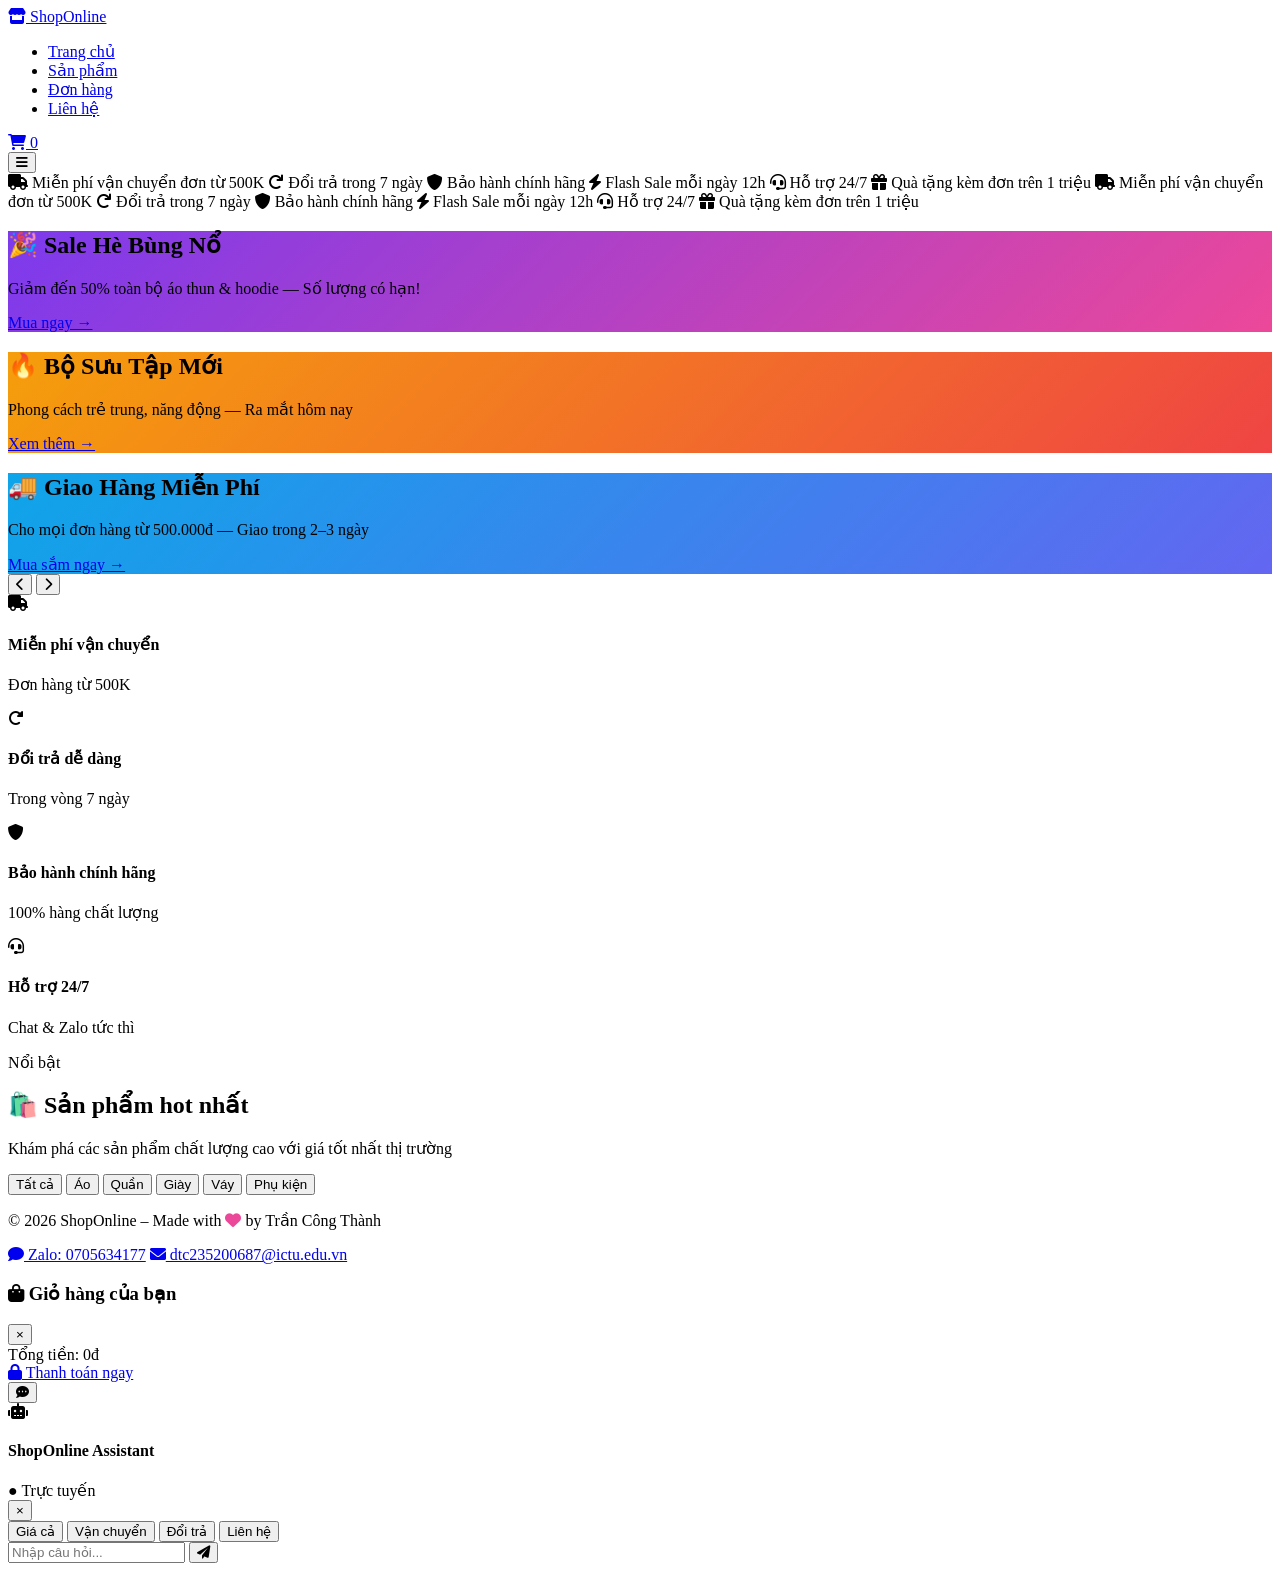
==== index.html @ 3def899c "Add files via upload" ====
<!DOCTYPE html>
<html lang="vi">
<head>
  <meta charset="UTF-8">
  <meta name="viewport" content="width=device-width, initial-scale=1.0">
  <meta name="description" content="ShopOnline - Landing page thương mại điện tử với sản phẩm nổi bật, giỏ hàng động và trải nghiệm mobile mượt mà.">
  <meta name="keywords" content="ecommerce, landing page, shop online, mua sắm, sản phẩm, giỏ hàng">
  <meta name="theme-color" content="#7C3AED">
  <title>ShopOnline – Trang chủ</title>
  <link rel="icon" href="data:image/svg+xml,<svg xmlns=%22http://www.w3.org/2000/svg%22 viewBox=%220 0 100 100%22><text y=%22.9em%22 font-size=%2290%22>🛍️</text></svg>">
  <link rel="preconnect" href="https://fonts.googleapis.com">
  <link rel="preconnect" href="https://fonts.gstatic.com" crossorigin>
  <link rel="stylesheet" href="https://cdnjs.cloudflare.com/ajax/libs/font-awesome/6.0.0-beta3/css/all.min.css">
  <link href="https://fonts.googleapis.com/css2?family=Inter:wght@300;400;500;600;700;800&display=swap" rel="stylesheet">
  <link rel="stylesheet" href="css/style.css">
</head>
<body>

  <!-- ===== HEADER ===== -->
  <header class="header">
    <div class="container">
      <div class="logo">
        <a href="index.html"><i class="fas fa-store"></i> ShopOnline</a>
      </div>
      <nav class="nav" id="mainNav">
        <ul>
          <li><a href="index.html" class="active">Trang chủ</a></li>
          <li><a href="#products">Sản phẩm</a></li>
          <li><a href="orders.html">Đơn hàng</a></li>
          <li><a href="https://zalo.me/0705634177" target="_blank">Liên hệ</a></li>
        </ul>
      </nav>
      <div class="cart-icon">
        <a href="#" id="cartToggle" aria-label="Giỏ hàng">
          <i class="fas fa-shopping-cart"></i>
          <span class="cart-badge" id="cartCount">0</span>
        </a>
      </div>
      <button class="menu-toggle" id="menuToggle" aria-label="Menu">
        <i class="fas fa-bars"></i>
      </button>
    </div>
  </header>

  <!-- ===== PROMO BAR ===== -->
  <div class="promo-bar">
    <div class="promo-track">
      <span class="promo-item"><i class="fas fa-truck"></i> Miễn phí vận chuyển đơn từ 500K</span>
      <span class="promo-item"><i class="fas fa-redo"></i> Đổi trả trong 7 ngày</span>
      <span class="promo-item"><i class="fas fa-shield-alt"></i> Bảo hành chính hãng</span>
      <span class="promo-item"><i class="fas fa-bolt"></i> Flash Sale mỗi ngày 12h</span>
      <span class="promo-item"><i class="fas fa-headset"></i> Hỗ trợ 24/7</span>
      <span class="promo-item"><i class="fas fa-gift"></i> Quà tặng kèm đơn trên 1 triệu</span>
      <!-- duplicate for seamless loop -->
      <span class="promo-item"><i class="fas fa-truck"></i> Miễn phí vận chuyển đơn từ 500K</span>
      <span class="promo-item"><i class="fas fa-redo"></i> Đổi trả trong 7 ngày</span>
      <span class="promo-item"><i class="fas fa-shield-alt"></i> Bảo hành chính hãng</span>
      <span class="promo-item"><i class="fas fa-bolt"></i> Flash Sale mỗi ngày 12h</span>
      <span class="promo-item"><i class="fas fa-headset"></i> Hỗ trợ 24/7</span>
      <span class="promo-item"><i class="fas fa-gift"></i> Quà tặng kèm đơn trên 1 triệu</span>
    </div>
  </div>

  <!-- ===== BANNER SLIDER ===== -->
  <section class="banner">
    <div class="slider-container">
      <div class="slider" id="slider">
        <div class="slide" style="background: linear-gradient(135deg, #7C3AED 0%, #EC4899 100%);">
          <div class="slide-content">
            <h2>🎉 Sale Hè Bùng Nổ</h2>
            <p>Giảm đến 50% toàn bộ áo thun & hoodie — Số lượng có hạn!</p>
            <a href="#products" class="btn btn-primary">Mua ngay →</a>
          </div>
        </div>
        <div class="slide" style="background: linear-gradient(135deg, #F59E0B 0%, #EF4444 100%);">
          <div class="slide-content">
            <h2>🔥 Bộ Sưu Tập Mới</h2>
            <p>Phong cách trẻ trung, năng động — Ra mắt hôm nay</p>
            <a href="#products" class="btn btn-primary">Xem thêm →</a>
          </div>
        </div>
        <div class="slide" style="background: linear-gradient(135deg, #0EA5E9 0%, #6366F1 100%);">
          <div class="slide-content">
            <h2>🚚 Giao Hàng Miễn Phí</h2>
            <p>Cho mọi đơn hàng từ 500.000đ — Giao trong 2–3 ngày</p>
            <a href="#products" class="btn btn-primary">Mua sắm ngay →</a>
          </div>
        </div>
      </div>
      <button class="slider-btn prev" id="prevSlide"><i class="fas fa-chevron-left"></i></button>
      <button class="slider-btn next" id="nextSlide"><i class="fas fa-chevron-right"></i></button>
      <div class="dots" id="dots">
        <span class="dot active" data-index="0"></span>
        <span class="dot" data-index="1"></span>
        <span class="dot" data-index="2"></span>
      </div>
    </div>
  </section>

  <!-- ===== FEATURES BAR ===== -->
  <section class="features-bar">
    <div class="container">
      <div class="features-grid">
        <div class="feature-card">
          <div class="feature-icon"><i class="fas fa-truck"></i></div>
          <h4>Miễn phí vận chuyển</h4>
          <p>Đơn hàng từ 500K</p>
        </div>
        <div class="feature-card">
          <div class="feature-icon"><i class="fas fa-redo-alt"></i></div>
          <h4>Đổi trả dễ dàng</h4>
          <p>Trong vòng 7 ngày</p>
        </div>
        <div class="feature-card">
          <div class="feature-icon"><i class="fas fa-shield-alt"></i></div>
          <h4>Bảo hành chính hãng</h4>
          <p>100% hàng chất lượng</p>
        </div>
        <div class="feature-card">
          <div class="feature-icon"><i class="fas fa-headset"></i></div>
          <h4>Hỗ trợ 24/7</h4>
          <p>Chat & Zalo tức thì</p>
        </div>
      </div>
    </div>
  </section>

  <!-- ===== PRODUCTS ===== -->
  <section class="products-section" id="products">
    <div class="container">
      <div class="section-header">
        <div class="section-tag">Nổi bật</div>
        <h2 class="section-title">🛍️ Sản phẩm hot nhất</h2>
        <p class="section-subtitle">Khám phá các sản phẩm chất lượng cao với giá tốt nhất thị trường</p>
      </div>

      <div class="filter-buttons">
        <button class="filter-btn active" data-filter="all">Tất cả</button>
        <button class="filter-btn" data-filter="áo">Áo</button>
        <button class="filter-btn" data-filter="quần">Quần</button>
        <button class="filter-btn" data-filter="giày">Giày</button>
        <button class="filter-btn" data-filter="váy">Váy</button>
        <button class="filter-btn" data-filter="phụ kiện">Phụ kiện</button>
      </div>

      <div class="product-grid" id="productGrid"></div>
    </div>
  </section>

  <!-- ===== FOOTER ===== -->
  <footer class="footer">
    <div class="container">
      <p>&copy; 2026 ShopOnline – Made with <i class="fas fa-heart" style="color:#EC4899;"></i> by Trần Công Thành</p>
      <div class="footer-contact">
        <a href="https://zalo.me/0705634177" target="_blank"><i class="fas fa-comment"></i> Zalo: 0705634177</a>
        <a href="mailto:dtc235200687@ictu.edu.vn"><i class="fas fa-envelope"></i> dtc235200687@ictu.edu.vn</a>
      </div>
    </div>
  </footer>

  <!-- ===== CART SIDEBAR ===== -->
  <div class="cart-overlay" id="cartOverlay"></div>
  <div class="cart-sidebar" id="cartSidebar">
    <div class="cart-header">
      <h3><i class="fas fa-shopping-bag"></i> Giỏ hàng của bạn</h3>
      <button class="close-cart" id="closeCart" aria-label="Đóng">&times;</button>
    </div>
    <div class="cart-body" id="cartBody"></div>
    <div class="cart-footer">
      <div class="cart-total">
        <span>Tổng tiền:</span>
        <span id="cartTotal">0đ</span>
      </div>
      <a href="checkout.html" class="btn btn-success btn-full">
        <i class="fas fa-lock"></i> Thanh toán ngay
      </a>
    </div>
  </div>

  <!-- ===== TOAST ===== -->
  <div class="toast" id="toast"></div>

  <!-- ===== CHATBOT ===== -->
  <div class="chatbot" id="chatbot">
    <button class="chatbot-toggle" id="chatbotToggle" aria-label="Mở chat">
      <i class="fas fa-comment-dots"></i>
    </button>
    <div class="chatbot-window" id="chatbotWindow">
      <div class="chatbot-header">
        <div class="chatbot-avatar"><i class="fas fa-robot"></i></div>
        <div>
          <h4>ShopOnline Assistant</h4>
          <span class="chatbot-status">● Trực tuyến</span>
        </div>
        <button class="chatbot-close" id="chatbotClose">&times;</button>
      </div>
      <div class="chatbot-body" id="chatbotBody"></div>
      <div class="chatbot-quick">
        <button data-q="Giá sản phẩm như thế nào?">Giá cả</button>
        <button data-q="Phí vận chuyển thế nào?">Vận chuyển</button>
        <button data-q="Chính sách đổi trả ra sao?">Đổi trả</button>
        <button data-q="Làm sao để liên hệ?">Liên hệ</button>
      </div>
      <form class="chatbot-input" id="chatbotForm">
        <input type="text" id="chatbotInput" placeholder="Nhập câu hỏi..." autocomplete="off">
        <button type="submit" aria-label="Gửi"><i class="fas fa-paper-plane"></i></button>
      </form>
    </div>
  </div>

  <script src="js/data.js"></script>
  <script src="js/main.js"></script>
  <script src="js/chatbot.js"></script>
</body>
</html>
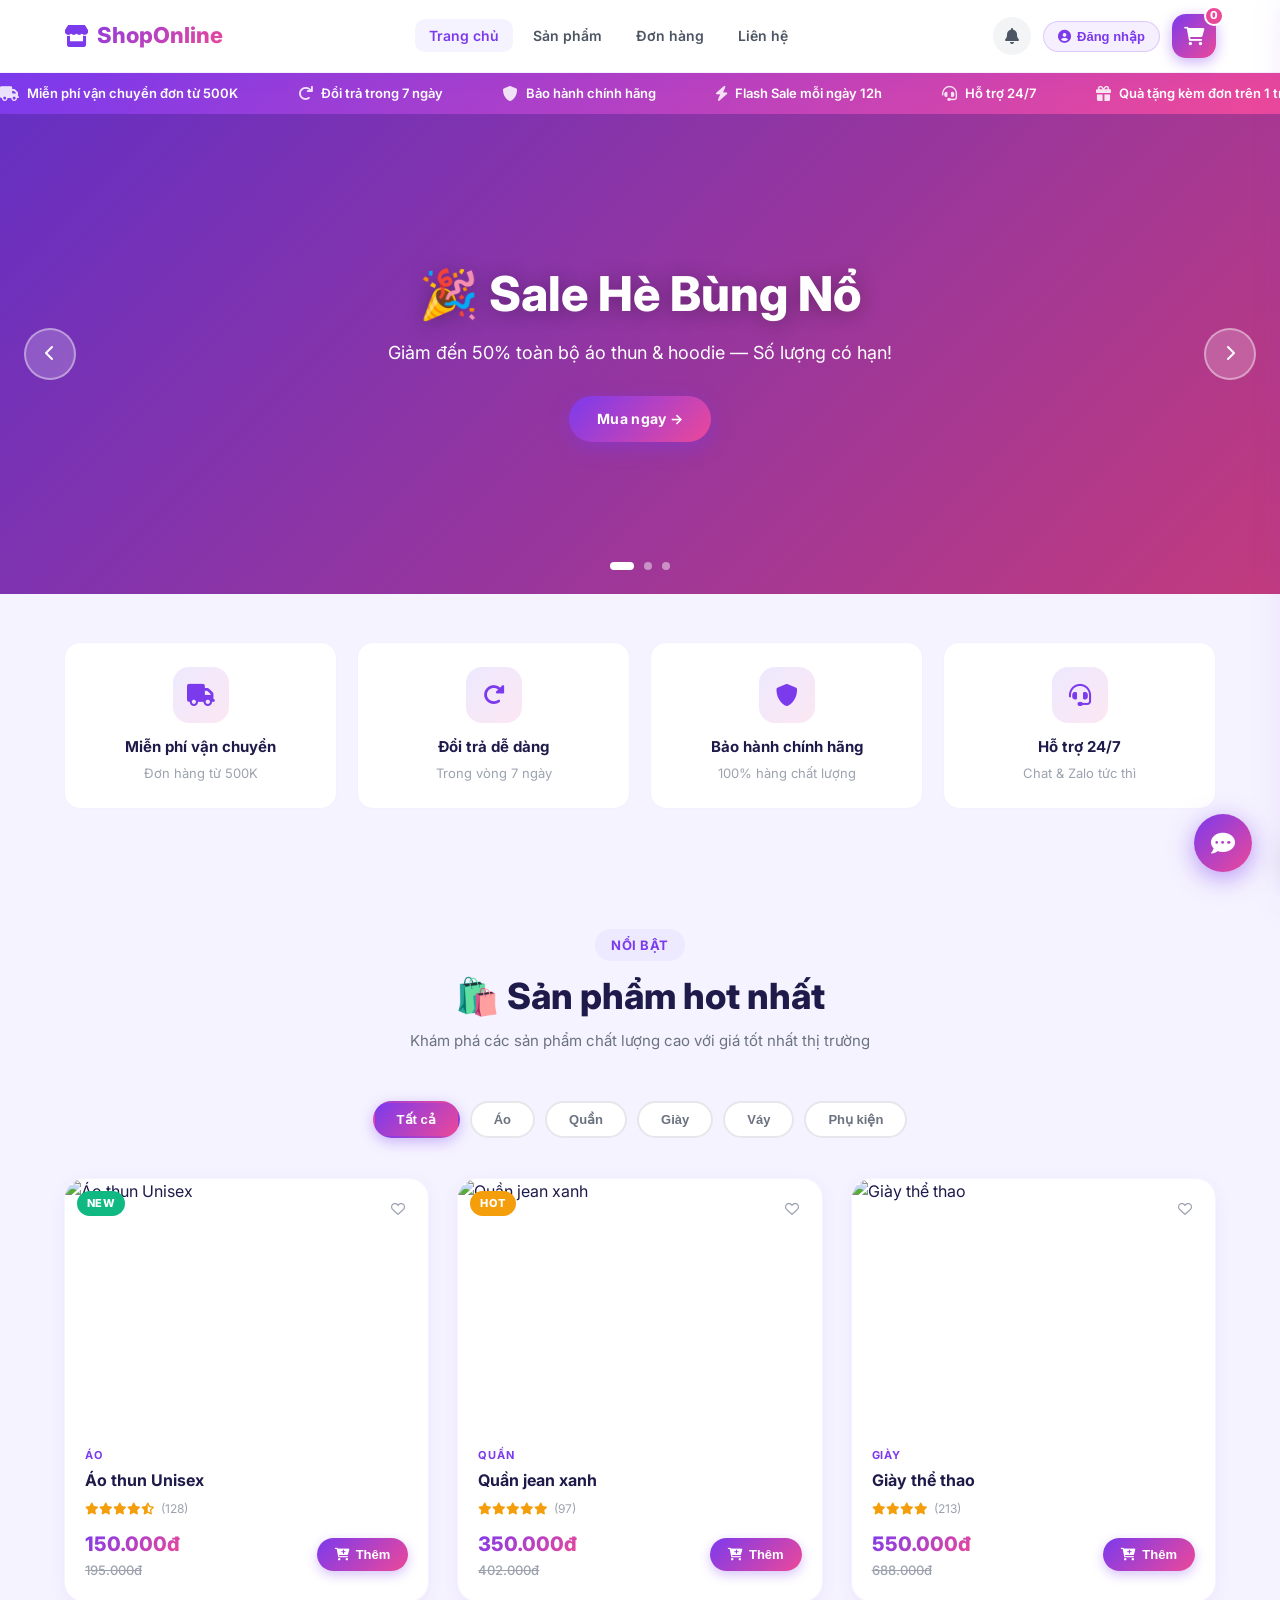
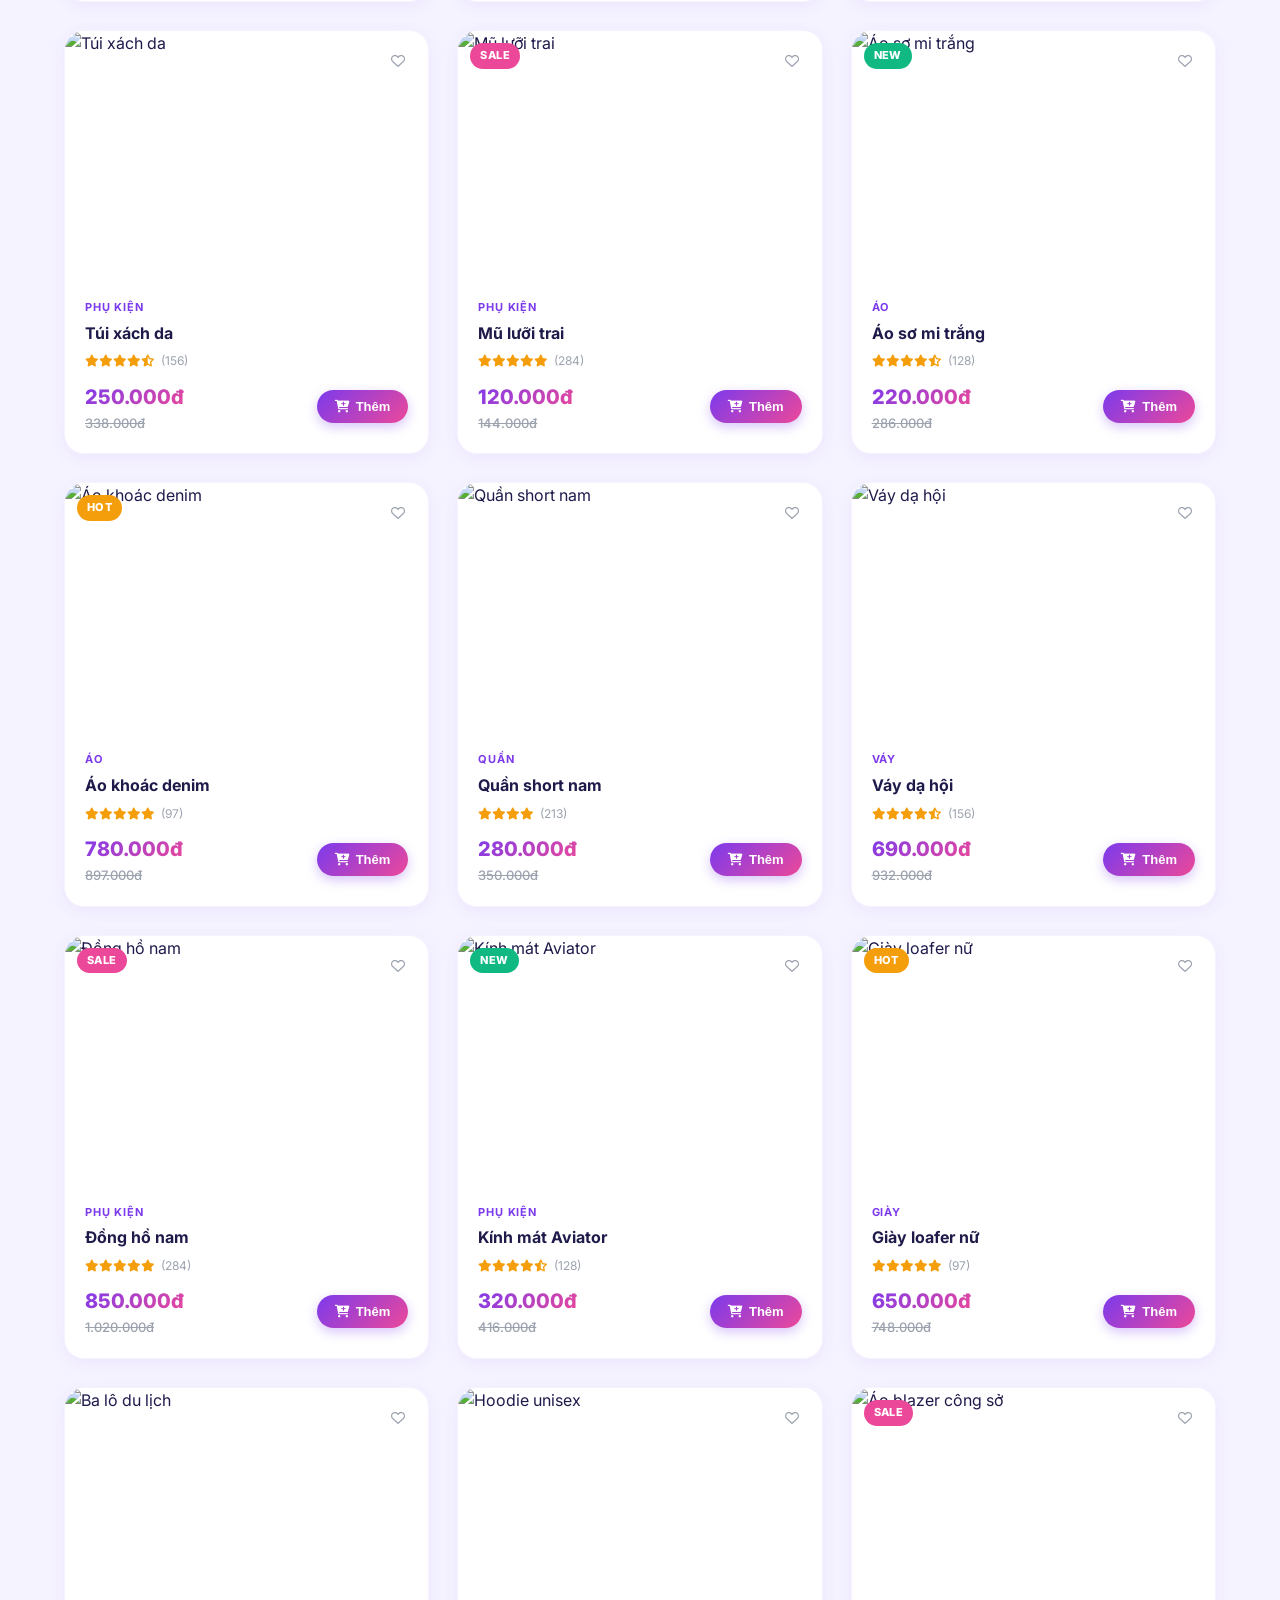
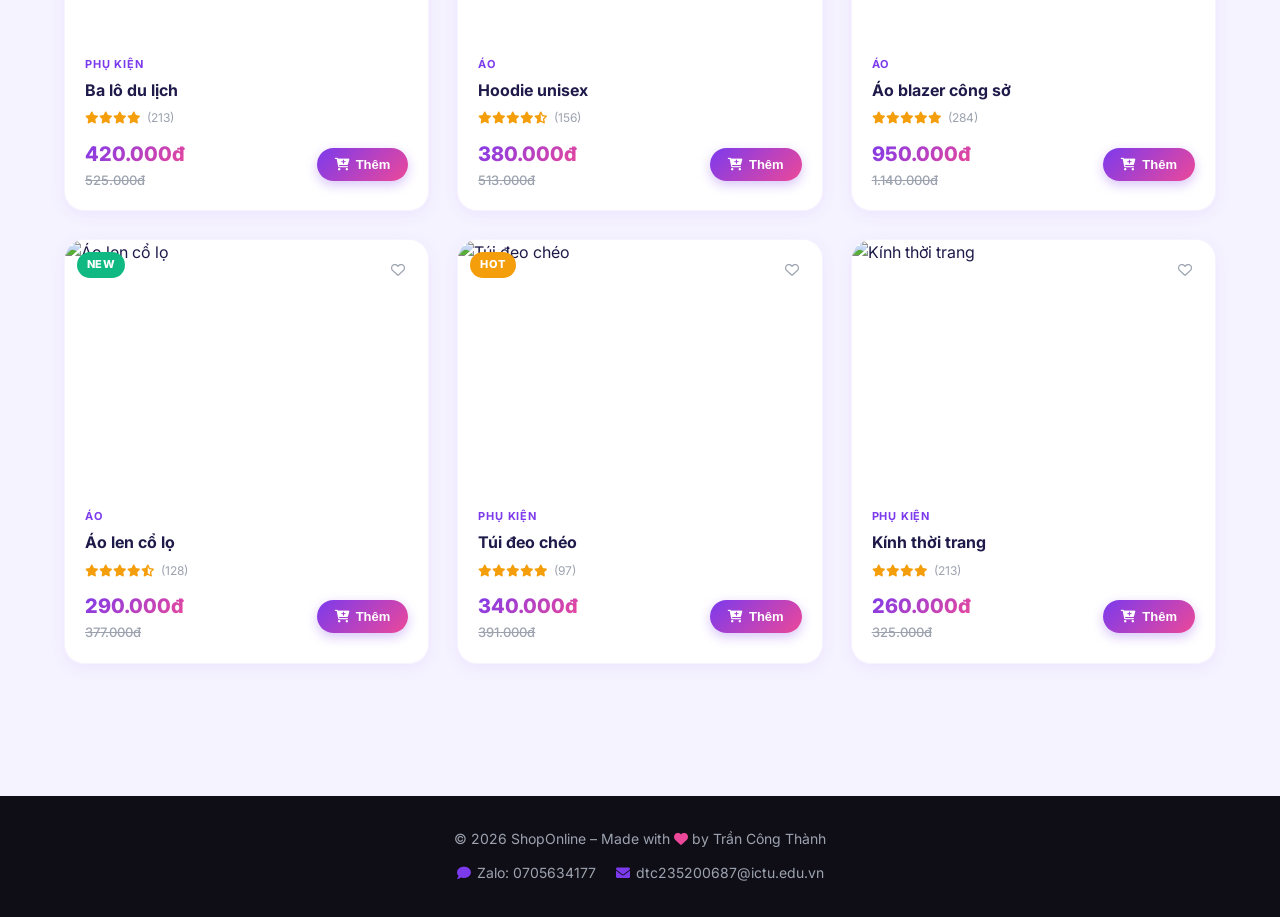
==== commit 8b4a8e55: "Add files via upload" ====
--- a/index.html
+++ b/index.html
@@ -1,215 +1,221 @@
-<!DOCTYPE html>
-<html lang="vi">
-<head>
-  <meta charset="UTF-8">
-  <meta name="viewport" content="width=device-width, initial-scale=1.0">
-  <meta name="description" content="ShopOnline - Landing page thương mại điện tử với sản phẩm nổi bật, giỏ hàng động và trải nghiệm mobile mượt mà.">
-  <meta name="keywords" content="ecommerce, landing page, shop online, mua sắm, sản phẩm, giỏ hàng">
-  <meta name="theme-color" content="#7C3AED">
+<!DOCTYPE html>
+<html lang="vi">
+<head>
+  <meta charset="UTF-8">
+  <meta name="viewport" content="width=device-width, initial-scale=1.0">
+  <meta name="description" content="ShopOnline - Landing page thương mại điện tử với sản phẩm nổi bật, giỏ hàng động và trải nghiệm mobile mượt mà.">
+  <meta name="keywords" content="ecommerce, landing page, shop online, mua sắm, sản phẩm, giỏ hàng">
+  <meta name="theme-color" content="#7C3AED">
   <title>ShopOnline – Trang chủ</title>
-  <link rel="icon" href="data:image/svg+xml,<svg xmlns=%22http://www.w3.org/2000/svg%22 viewBox=%220 0 100 100%22><text y=%22.9em%22 font-size=%2290%22>🛍️</text></svg>">
-  <link rel="preconnect" href="https://fonts.googleapis.com">
-  <link rel="preconnect" href="https://fonts.gstatic.com" crossorigin>
-  <link rel="stylesheet" href="https://cdnjs.cloudflare.com/ajax/libs/font-awesome/6.0.0-beta3/css/all.min.css">
-  <link href="https://fonts.googleapis.com/css2?family=Inter:wght@300;400;500;600;700;800&display=swap" rel="stylesheet">
-  <link rel="stylesheet" href="css/style.css">
-</head>
-<body>
-
-  <!-- ===== HEADER ===== -->
-  <header class="header">
-    <div class="container">
-      <div class="logo">
-        <a href="index.html"><i class="fas fa-store"></i> ShopOnline</a>
-      </div>
-      <nav class="nav" id="mainNav">
-        <ul>
-          <li><a href="index.html" class="active">Trang chủ</a></li>
-          <li><a href="#products">Sản phẩm</a></li>
-          <li><a href="orders.html">Đơn hàng</a></li>
-          <li><a href="https://zalo.me/0705634177" target="_blank">Liên hệ</a></li>
-        </ul>
-      </nav>
-      <div class="cart-icon">
-        <a href="#" id="cartToggle" aria-label="Giỏ hàng">
-          <i class="fas fa-shopping-cart"></i>
-          <span class="cart-badge" id="cartCount">0</span>
-        </a>
-      </div>
-      <button class="menu-toggle" id="menuToggle" aria-label="Menu">
-        <i class="fas fa-bars"></i>
-      </button>
-    </div>
-  </header>
-
-  <!-- ===== PROMO BAR ===== -->
-  <div class="promo-bar">
-    <div class="promo-track">
-      <span class="promo-item"><i class="fas fa-truck"></i> Miễn phí vận chuyển đơn từ 500K</span>
-      <span class="promo-item"><i class="fas fa-redo"></i> Đổi trả trong 7 ngày</span>
-      <span class="promo-item"><i class="fas fa-shield-alt"></i> Bảo hành chính hãng</span>
-      <span class="promo-item"><i class="fas fa-bolt"></i> Flash Sale mỗi ngày 12h</span>
-      <span class="promo-item"><i class="fas fa-headset"></i> Hỗ trợ 24/7</span>
-      <span class="promo-item"><i class="fas fa-gift"></i> Quà tặng kèm đơn trên 1 triệu</span>
-      <!-- duplicate for seamless loop -->
-      <span class="promo-item"><i class="fas fa-truck"></i> Miễn phí vận chuyển đơn từ 500K</span>
-      <span class="promo-item"><i class="fas fa-redo"></i> Đổi trả trong 7 ngày</span>
-      <span class="promo-item"><i class="fas fa-shield-alt"></i> Bảo hành chính hãng</span>
-      <span class="promo-item"><i class="fas fa-bolt"></i> Flash Sale mỗi ngày 12h</span>
-      <span class="promo-item"><i class="fas fa-headset"></i> Hỗ trợ 24/7</span>
-      <span class="promo-item"><i class="fas fa-gift"></i> Quà tặng kèm đơn trên 1 triệu</span>
-    </div>
-  </div>
-
-  <!-- ===== BANNER SLIDER ===== -->
-  <section class="banner">
-    <div class="slider-container">
-      <div class="slider" id="slider">
-        <div class="slide" style="background: linear-gradient(135deg, #7C3AED 0%, #EC4899 100%);">
-          <div class="slide-content">
-            <h2>🎉 Sale Hè Bùng Nổ</h2>
-            <p>Giảm đến 50% toàn bộ áo thun & hoodie — Số lượng có hạn!</p>
-            <a href="#products" class="btn btn-primary">Mua ngay →</a>
-          </div>
-        </div>
-        <div class="slide" style="background: linear-gradient(135deg, #F59E0B 0%, #EF4444 100%);">
-          <div class="slide-content">
-            <h2>🔥 Bộ Sưu Tập Mới</h2>
-            <p>Phong cách trẻ trung, năng động — Ra mắt hôm nay</p>
-            <a href="#products" class="btn btn-primary">Xem thêm →</a>
-          </div>
-        </div>
-        <div class="slide" style="background: linear-gradient(135deg, #0EA5E9 0%, #6366F1 100%);">
-          <div class="slide-content">
-            <h2>🚚 Giao Hàng Miễn Phí</h2>
-            <p>Cho mọi đơn hàng từ 500.000đ — Giao trong 2–3 ngày</p>
-            <a href="#products" class="btn btn-primary">Mua sắm ngay →</a>
-          </div>
-        </div>
-      </div>
-      <button class="slider-btn prev" id="prevSlide"><i class="fas fa-chevron-left"></i></button>
-      <button class="slider-btn next" id="nextSlide"><i class="fas fa-chevron-right"></i></button>
-      <div class="dots" id="dots">
-        <span class="dot active" data-index="0"></span>
-        <span class="dot" data-index="1"></span>
-        <span class="dot" data-index="2"></span>
-      </div>
-    </div>
-  </section>
-
-  <!-- ===== FEATURES BAR ===== -->
-  <section class="features-bar">
-    <div class="container">
-      <div class="features-grid">
-        <div class="feature-card">
-          <div class="feature-icon"><i class="fas fa-truck"></i></div>
-          <h4>Miễn phí vận chuyển</h4>
-          <p>Đơn hàng từ 500K</p>
-        </div>
-        <div class="feature-card">
-          <div class="feature-icon"><i class="fas fa-redo-alt"></i></div>
-          <h4>Đổi trả dễ dàng</h4>
-          <p>Trong vòng 7 ngày</p>
-        </div>
-        <div class="feature-card">
-          <div class="feature-icon"><i class="fas fa-shield-alt"></i></div>
-          <h4>Bảo hành chính hãng</h4>
-          <p>100% hàng chất lượng</p>
-        </div>
-        <div class="feature-card">
-          <div class="feature-icon"><i class="fas fa-headset"></i></div>
-          <h4>Hỗ trợ 24/7</h4>
-          <p>Chat & Zalo tức thì</p>
-        </div>
-      </div>
-    </div>
-  </section>
-
-  <!-- ===== PRODUCTS ===== -->
-  <section class="products-section" id="products">
-    <div class="container">
-      <div class="section-header">
-        <div class="section-tag">Nổi bật</div>
-        <h2 class="section-title">🛍️ Sản phẩm hot nhất</h2>
-        <p class="section-subtitle">Khám phá các sản phẩm chất lượng cao với giá tốt nhất thị trường</p>
-      </div>
-
-      <div class="filter-buttons">
-        <button class="filter-btn active" data-filter="all">Tất cả</button>
-        <button class="filter-btn" data-filter="áo">Áo</button>
-        <button class="filter-btn" data-filter="quần">Quần</button>
-        <button class="filter-btn" data-filter="giày">Giày</button>
-        <button class="filter-btn" data-filter="váy">Váy</button>
-        <button class="filter-btn" data-filter="phụ kiện">Phụ kiện</button>
-      </div>
-
-      <div class="product-grid" id="productGrid"></div>
-    </div>
-  </section>
-
-  <!-- ===== FOOTER ===== -->
-  <footer class="footer">
-    <div class="container">
-      <p>&copy; 2026 ShopOnline – Made with <i class="fas fa-heart" style="color:#EC4899;"></i> by Trần Công Thành</p>
-      <div class="footer-contact">
-        <a href="https://zalo.me/0705634177" target="_blank"><i class="fas fa-comment"></i> Zalo: 0705634177</a>
-        <a href="mailto:dtc235200687@ictu.edu.vn"><i class="fas fa-envelope"></i> dtc235200687@ictu.edu.vn</a>
-      </div>
-    </div>
-  </footer>
-
-  <!-- ===== CART SIDEBAR ===== -->
-  <div class="cart-overlay" id="cartOverlay"></div>
-  <div class="cart-sidebar" id="cartSidebar">
-    <div class="cart-header">
-      <h3><i class="fas fa-shopping-bag"></i> Giỏ hàng của bạn</h3>
-      <button class="close-cart" id="closeCart" aria-label="Đóng">&times;</button>
-    </div>
-    <div class="cart-body" id="cartBody"></div>
-    <div class="cart-footer">
-      <div class="cart-total">
-        <span>Tổng tiền:</span>
-        <span id="cartTotal">0đ</span>
-      </div>
-      <a href="checkout.html" class="btn btn-success btn-full">
-        <i class="fas fa-lock"></i> Thanh toán ngay
-      </a>
-    </div>
-  </div>
-
-  <!-- ===== TOAST ===== -->
-  <div class="toast" id="toast"></div>
-
-  <!-- ===== CHATBOT ===== -->
-  <div class="chatbot" id="chatbot">
-    <button class="chatbot-toggle" id="chatbotToggle" aria-label="Mở chat">
-      <i class="fas fa-comment-dots"></i>
-    </button>
-    <div class="chatbot-window" id="chatbotWindow">
-      <div class="chatbot-header">
-        <div class="chatbot-avatar"><i class="fas fa-robot"></i></div>
-        <div>
-          <h4>ShopOnline Assistant</h4>
-          <span class="chatbot-status">● Trực tuyến</span>
-        </div>
-        <button class="chatbot-close" id="chatbotClose">&times;</button>
-      </div>
-      <div class="chatbot-body" id="chatbotBody"></div>
-      <div class="chatbot-quick">
-        <button data-q="Giá sản phẩm như thế nào?">Giá cả</button>
-        <button data-q="Phí vận chuyển thế nào?">Vận chuyển</button>
-        <button data-q="Chính sách đổi trả ra sao?">Đổi trả</button>
-        <button data-q="Làm sao để liên hệ?">Liên hệ</button>
-      </div>
-      <form class="chatbot-input" id="chatbotForm">
-        <input type="text" id="chatbotInput" placeholder="Nhập câu hỏi..." autocomplete="off">
-        <button type="submit" aria-label="Gửi"><i class="fas fa-paper-plane"></i></button>
-      </form>
-    </div>
-  </div>
-
-  <script src="js/data.js"></script>
-  <script src="js/main.js"></script>
-  <script src="js/chatbot.js"></script>
-</body>
-</html>
+  <link rel="icon" href="data:image/svg+xml,<svg xmlns=%22http://www.w3.org/2000/svg%22 viewBox=%220 0 100 100%22><text y=%22.9em%22 font-size=%2290%22>🛍️</text></svg>">
+  <link rel="preconnect" href="https://fonts.googleapis.com">
+  <link rel="preconnect" href="https://fonts.gstatic.com" crossorigin>
+  <link rel="stylesheet" href="https://cdnjs.cloudflare.com/ajax/libs/font-awesome/6.0.0-beta3/css/all.min.css">
+  <link href="https://fonts.googleapis.com/css2?family=Inter:wght@300;400;500;600;700;800&display=swap" rel="stylesheet">
+  <link rel="stylesheet" href="css/style.css">
+</head>
+<body>
+
+  <!-- ===== HEADER ===== -->
+  <header class="header">
+    <div class="container">
+      <div class="logo">
+        <a href="index.html"><i class="fas fa-store"></i> ShopOnline</a>
+      </div>
+      <nav class="nav" id="mainNav">
+        <ul>
+          <li><a href="index.html" class="active">Trang chủ</a></li>
+          <li><a href="#products">Sản phẩm</a></li>
+          <li><a href="orders.html">Đơn hàng</a></li>
+          <li><a href="https://zalo.me/0705634177" target="_blank">Liên hệ</a></li>
+        </ul>
+      </nav>
+      <div class="header-actions">
+        <div class="notify-wrapper" id="notifyWrapper"></div>
+        <div class="user-menu-wrapper" id="userMenuWrapper"></div>
+        <div class="cart-icon">
+          <a href="#" id="cartToggle" aria-label="Giỏ hàng">
+            <i class="fas fa-shopping-cart"></i>
+            <span class="cart-badge" id="cartCount">0</span>
+          </a>
+        </div>
+        <button class="menu-toggle" id="menuToggle" aria-label="Menu">
+          <i class="fas fa-bars"></i>
+        </button>
+      </div>
+    </div>
+  </header>
+
+  <!-- ===== PROMO BAR ===== -->
+  <div class="promo-bar">
+    <div class="promo-track">
+      <span class="promo-item"><i class="fas fa-truck"></i> Miễn phí vận chuyển đơn từ 500K</span>
+      <span class="promo-item"><i class="fas fa-redo"></i> Đổi trả trong 7 ngày</span>
+      <span class="promo-item"><i class="fas fa-shield-alt"></i> Bảo hành chính hãng</span>
+      <span class="promo-item"><i class="fas fa-bolt"></i> Flash Sale mỗi ngày 12h</span>
+      <span class="promo-item"><i class="fas fa-headset"></i> Hỗ trợ 24/7</span>
+      <span class="promo-item"><i class="fas fa-gift"></i> Quà tặng kèm đơn trên 1 triệu</span>
+      <!-- duplicate for seamless loop -->
+      <span class="promo-item"><i class="fas fa-truck"></i> Miễn phí vận chuyển đơn từ 500K</span>
+      <span class="promo-item"><i class="fas fa-redo"></i> Đổi trả trong 7 ngày</span>
+      <span class="promo-item"><i class="fas fa-shield-alt"></i> Bảo hành chính hãng</span>
+      <span class="promo-item"><i class="fas fa-bolt"></i> Flash Sale mỗi ngày 12h</span>
+      <span class="promo-item"><i class="fas fa-headset"></i> Hỗ trợ 24/7</span>
+      <span class="promo-item"><i class="fas fa-gift"></i> Quà tặng kèm đơn trên 1 triệu</span>
+    </div>
+  </div>
+
+  <!-- ===== BANNER SLIDER ===== -->
+  <section class="banner">
+    <div class="slider-container">
+      <div class="slider" id="slider">
+        <div class="slide" style="background: linear-gradient(135deg, #7C3AED 0%, #EC4899 100%);">
+          <div class="slide-content">
+            <h2>🎉 Sale Hè Bùng Nổ</h2>
+            <p>Giảm đến 50% toàn bộ áo thun & hoodie — Số lượng có hạn!</p>
+            <a href="#products" class="btn btn-primary">Mua ngay →</a>
+          </div>
+        </div>
+        <div class="slide" style="background: linear-gradient(135deg, #F59E0B 0%, #EF4444 100%);">
+          <div class="slide-content">
+            <h2>🔥 Bộ Sưu Tập Mới</h2>
+            <p>Phong cách trẻ trung, năng động — Ra mắt hôm nay</p>
+            <a href="#products" class="btn btn-primary">Xem thêm →</a>
+          </div>
+        </div>
+        <div class="slide" style="background: linear-gradient(135deg, #0EA5E9 0%, #6366F1 100%);">
+          <div class="slide-content">
+            <h2>🚚 Giao Hàng Miễn Phí</h2>
+            <p>Cho mọi đơn hàng từ 500.000đ — Giao trong 2–3 ngày</p>
+            <a href="#products" class="btn btn-primary">Mua sắm ngay →</a>
+          </div>
+        </div>
+      </div>
+      <button class="slider-btn prev" id="prevSlide"><i class="fas fa-chevron-left"></i></button>
+      <button class="slider-btn next" id="nextSlide"><i class="fas fa-chevron-right"></i></button>
+      <div class="dots" id="dots">
+        <span class="dot active" data-index="0"></span>
+        <span class="dot" data-index="1"></span>
+        <span class="dot" data-index="2"></span>
+      </div>
+    </div>
+  </section>
+
+  <!-- ===== FEATURES BAR ===== -->
+  <section class="features-bar">
+    <div class="container">
+      <div class="features-grid">
+        <div class="feature-card">
+          <div class="feature-icon"><i class="fas fa-truck"></i></div>
+          <h4>Miễn phí vận chuyển</h4>
+          <p>Đơn hàng từ 500K</p>
+        </div>
+        <div class="feature-card">
+          <div class="feature-icon"><i class="fas fa-redo-alt"></i></div>
+          <h4>Đổi trả dễ dàng</h4>
+          <p>Trong vòng 7 ngày</p>
+        </div>
+        <div class="feature-card">
+          <div class="feature-icon"><i class="fas fa-shield-alt"></i></div>
+          <h4>Bảo hành chính hãng</h4>
+          <p>100% hàng chất lượng</p>
+        </div>
+        <div class="feature-card">
+          <div class="feature-icon"><i class="fas fa-headset"></i></div>
+          <h4>Hỗ trợ 24/7</h4>
+          <p>Chat & Zalo tức thì</p>
+        </div>
+      </div>
+    </div>
+  </section>
+
+  <!-- ===== PRODUCTS ===== -->
+  <section class="products-section" id="products">
+    <div class="container">
+      <div class="section-header">
+        <div class="section-tag">Nổi bật</div>
+        <h2 class="section-title">🛍️ Sản phẩm hot nhất</h2>
+        <p class="section-subtitle">Khám phá các sản phẩm chất lượng cao với giá tốt nhất thị trường</p>
+      </div>
+
+      <div class="filter-buttons">
+        <button class="filter-btn active" data-filter="all">Tất cả</button>
+        <button class="filter-btn" data-filter="áo">Áo</button>
+        <button class="filter-btn" data-filter="quần">Quần</button>
+        <button class="filter-btn" data-filter="giày">Giày</button>
+        <button class="filter-btn" data-filter="váy">Váy</button>
+        <button class="filter-btn" data-filter="phụ kiện">Phụ kiện</button>
+      </div>
+
+      <div class="product-grid" id="productGrid"></div>
+    </div>
+  </section>
+
+  <!-- ===== FOOTER ===== -->
+  <footer class="footer">
+    <div class="container">
+      <p>&copy; 2026 ShopOnline – Made with <i class="fas fa-heart" style="color:#EC4899;"></i> by Trần Công Thành</p>
+      <div class="footer-contact">
+        <a href="https://zalo.me/0705634177" target="_blank"><i class="fas fa-comment"></i> Zalo: 0705634177</a>
+        <a href="mailto:dtc235200687@ictu.edu.vn"><i class="fas fa-envelope"></i> dtc235200687@ictu.edu.vn</a>
+      </div>
+    </div>
+  </footer>
+
+  <!-- ===== CART SIDEBAR ===== -->
+  <div class="cart-overlay" id="cartOverlay"></div>
+  <div class="cart-sidebar" id="cartSidebar">
+    <div class="cart-header">
+      <h3><i class="fas fa-shopping-bag"></i> Giỏ hàng của bạn</h3>
+      <button class="close-cart" id="closeCart" aria-label="Đóng">&times;</button>
+    </div>
+    <div class="cart-body" id="cartBody"></div>
+    <div class="cart-footer">
+      <div class="cart-total">
+        <span>Tổng tiền:</span>
+        <span id="cartTotal">0đ</span>
+      </div>
+      <a href="checkout.html" class="btn btn-success btn-full">
+        <i class="fas fa-lock"></i> Thanh toán ngay
+      </a>
+    </div>
+  </div>
+
+  <!-- ===== TOAST ===== -->
+  <div class="toast" id="toast"></div>
+
+  <!-- ===== CHATBOT ===== -->
+  <div class="chatbot" id="chatbot">
+    <button class="chatbot-toggle" id="chatbotToggle" aria-label="Mở chat">
+      <i class="fas fa-comment-dots"></i>
+    </button>
+    <div class="chatbot-window" id="chatbotWindow">
+      <div class="chatbot-header">
+        <div class="chatbot-avatar"><i class="fas fa-robot"></i></div>
+        <div>
+          <h4>ShopOnline Assistant</h4>
+          <span class="chatbot-status">● Trực tuyến</span>
+        </div>
+        <button class="chatbot-close" id="chatbotClose">&times;</button>
+      </div>
+      <div class="chatbot-body" id="chatbotBody"></div>
+      <div class="chatbot-quick">
+        <button data-q="Giá sản phẩm như thế nào?">Giá cả</button>
+        <button data-q="Phí vận chuyển thế nào?">Vận chuyển</button>
+        <button data-q="Chính sách đổi trả ra sao?">Đổi trả</button>
+        <button data-q="Làm sao để liên hệ?">Liên hệ</button>
+      </div>
+      <form class="chatbot-input" id="chatbotForm">
+        <input type="text" id="chatbotInput" placeholder="Nhập câu hỏi..." autocomplete="off">
+        <button type="submit" aria-label="Gửi"><i class="fas fa-paper-plane"></i></button>
+      </form>
+    </div>
+  </div>
+
+  <script src="js/data.js"></script>
+  <script src="js/notify.js"></script>
+  <script src="js/auth.js"></script>
+  <script src="js/main.js"></script>
+  <script src="js/chatbot.js"></script>
+</body>
+</html>
--- a/css/style.css
+++ b/css/style.css
@@ -0,0 +1,1900 @@
+﻿/* ===================================================
+   ShopOnline – Modern UI Redesign
+   Color Palette:
+   Primary   : #7C3AED (violet-600)
+   Secondary : #EC4899 (pink-500)
+   Accent    : #F59E0B (amber-400)
+   Dark      : #0F0E17
+   Surface   : #FFFFFF
+   BG        : #F5F3FF
+=================================================== */
+
+/* ---------- Reset & Base ---------- */
+*, *::before, *::after { margin: 0; padding: 0; box-sizing: border-box; }
+html { scroll-behavior: smooth; }
+
+body {
+  font-family: 'Inter', sans-serif;
+  background: #F5F3FF;
+  color: #1E1B4B;
+  line-height: 1.6;
+}
+
+a { text-decoration: none; color: inherit; }
+img { display: block; max-width: 100%; }
+
+.container {
+  max-width: 1200px;
+  margin: 0 auto;
+  padding: 0 24px;
+}
+
+/* ---------- Scrollbar ---------- */
+::-webkit-scrollbar { width: 6px; }
+::-webkit-scrollbar-track { background: #F5F3FF; }
+::-webkit-scrollbar-thumb { background: #7C3AED; border-radius: 10px; }
+
+/* ---------- Buttons ---------- */
+.btn {
+  display: inline-flex;
+  align-items: center;
+  justify-content: center;
+  gap: 8px;
+  padding: 12px 28px;
+  border: none;
+  border-radius: 50px;
+  font-weight: 700;
+  font-size: 14px;
+  cursor: pointer;
+  transition: all 0.3s ease;
+  letter-spacing: 0.3px;
+}
+
+.btn-primary {
+  background: linear-gradient(135deg, #7C3AED, #EC4899);
+  color: #fff;
+  box-shadow: 0 6px 20px rgba(124, 58, 237, 0.4);
+}
+.btn-primary:hover {
+  transform: translateY(-3px);
+  box-shadow: 0 10px 28px rgba(124, 58, 237, 0.5);
+}
+
+.btn-outline {
+  background: transparent;
+  color: #7C3AED;
+  border: 2px solid #7C3AED;
+}
+.btn-outline:hover { background: #7C3AED; color: #fff; transform: translateY(-2px); }
+
+.btn-success {
+  background: linear-gradient(135deg, #10B981, #059669);
+  color: #fff;
+  box-shadow: 0 6px 20px rgba(16, 185, 129, 0.35);
+}
+.btn-success:hover { transform: translateY(-3px); box-shadow: 0 10px 28px rgba(16, 185, 129, 0.45); }
+
+.btn-full { width: 100%; }
+
+/* ---------- Animations ---------- */
+@keyframes fadeUp {
+  from { opacity: 0; transform: translateY(30px); }
+  to   { opacity: 1; transform: translateY(0); }
+}
+@keyframes fadeIn {
+  from { opacity: 0; } to { opacity: 1; }
+}
+@keyframes pulse {
+  0%, 100% { transform: scale(1); }
+  50% { transform: scale(1.05); }
+}
+@keyframes shimmer {
+  0% { background-position: -200% 0; }
+  100% { background-position: 200% 0; }
+}
+
+.fade-up { opacity: 0; transform: translateY(24px); transition: opacity 0.7s ease, transform 0.7s ease; }
+.fade-up.show { opacity: 1; transform: translateY(0); }
+
+/* ====================================================
+   HEADER
+==================================================== */
+.header {
+  background: rgba(255, 255, 255, 0.95);
+  backdrop-filter: blur(12px);
+  -webkit-backdrop-filter: blur(12px);
+  box-shadow: 0 2px 20px rgba(124, 58, 237, 0.08);
+  position: sticky;
+  top: 0;
+  z-index: 100;
+  border-bottom: 1px solid rgba(124, 58, 237, 0.08);
+}
+.header .container {
+  display: flex;
+  align-items: center;
+  justify-content: space-between;
+  height: 72px;
+  gap: 24px;
+}
+
+.logo a {
+  font-size: 22px;
+  font-weight: 800;
+  background: linear-gradient(135deg, #7C3AED, #EC4899);
+  -webkit-background-clip: text;
+  -webkit-text-fill-color: transparent;
+  background-clip: text;
+  display: flex;
+  align-items: center;
+  gap: 8px;
+}
+.logo a i { -webkit-text-fill-color: #7C3AED; }
+
+.nav ul { display: flex; gap: 6px; list-style: none; }
+.nav a {
+  font-weight: 600;
+  font-size: 14px;
+  padding: 8px 14px;
+  border-radius: 10px;
+  color: #4B5563;
+  transition: all 0.2s;
+}
+.nav a:hover, .nav a.active {
+  background: #F5F3FF;
+  color: #7C3AED;
+}
+
+.cart-icon { position: relative; }
+.cart-icon a {
+  display: flex;
+  align-items: center;
+  justify-content: center;
+  width: 44px;
+  height: 44px;
+  background: linear-gradient(135deg, #7C3AED, #EC4899);
+  border-radius: 14px;
+  color: #fff;
+  font-size: 18px;
+  position: relative;
+  box-shadow: 0 4px 14px rgba(124, 58, 237, 0.4);
+  transition: transform 0.2s;
+}
+.cart-icon a:hover { transform: scale(1.08); }
+.cart-badge {
+  position: absolute;
+  top: -8px;
+  right: -8px;
+  background: #EC4899;
+  color: #fff;
+  font-size: 11px;
+  font-weight: 800;
+  width: 20px;
+  height: 20px;
+  border-radius: 50%;
+  display: inline-flex;
+  align-items: center;
+  justify-content: center;
+  border: 2px solid #fff;
+}
+
+.menu-toggle {
+  display: none;
+  background: none;
+  border: none;
+  font-size: 22px;
+  color: #7C3AED;
+  cursor: pointer;
+  padding: 6px;
+}
+
+/* ====================================================
+   BANNER / SLIDER
+==================================================== */
+.banner { position: relative; overflow: hidden; }
+.slider-container { position: relative; overflow: hidden; }
+.slider { display: flex; transition: transform 0.65s cubic-bezier(0.77, 0, 0.175, 1); }
+.slide {
+  min-width: 100%;
+  height: 480px;
+  display: flex;
+  align-items: center;
+  justify-content: center;
+  text-align: center;
+  color: #fff;
+  position: relative;
+}
+.slide::before {
+  content: '';
+  position: absolute;
+  inset: 0;
+  background: rgba(0,0,0,0.18);
+}
+.slide-content { position: relative; z-index: 1; max-width: 600px; padding: 0 20px; }
+.slide-content h2 {
+  font-size: 48px;
+  font-weight: 800;
+  line-height: 1.2;
+  text-shadow: 0 2px 20px rgba(0,0,0,0.3);
+  animation: fadeUp 0.8s ease;
+}
+.slide-content p {
+  font-size: 18px;
+  margin: 16px 0 28px;
+  opacity: 0.95;
+  animation: fadeUp 0.8s ease 0.15s both;
+}
+.slide-content .btn { animation: fadeUp 0.8s ease 0.3s both; }
+
+.slider-btn {
+  position: absolute;
+  top: 50%;
+  transform: translateY(-50%);
+  background: rgba(255,255,255,0.2);
+  backdrop-filter: blur(8px);
+  color: #fff;
+  border: 2px solid rgba(255,255,255,0.4);
+  width: 52px;
+  height: 52px;
+  border-radius: 50%;
+  cursor: pointer;
+  z-index: 10;
+  font-size: 16px;
+  transition: all 0.2s;
+}
+.slider-btn:hover { background: rgba(255,255,255,0.35); transform: translateY(-50%) scale(1.1); }
+.prev { left: 24px; }
+.next { right: 24px; }
+.dots {
+  position: absolute;
+  bottom: 24px;
+  left: 50%;
+  transform: translateX(-50%);
+  display: flex;
+  gap: 10px;
+  z-index: 10;
+}
+.dot {
+  width: 8px; height: 8px;
+  border-radius: 50%;
+  background: rgba(255,255,255,0.45);
+  cursor: pointer;
+  transition: all 0.3s;
+}
+.dot.active { background: #fff; width: 24px; border-radius: 4px; }
+
+/* ====================================================
+   PROMO BAR (dải chạy tính năng)
+==================================================== */
+.promo-bar {
+  background: linear-gradient(135deg, #7C3AED, #EC4899);
+  color: #fff;
+  overflow: hidden;
+  padding: 10px 0;
+}
+.promo-track {
+  display: flex;
+  gap: 60px;
+  animation: marquee 22s linear infinite;
+  white-space: nowrap;
+}
+@keyframes marquee {
+  from { transform: translateX(0); }
+  to { transform: translateX(-50%); }
+}
+.promo-item {
+  display: flex;
+  align-items: center;
+  gap: 8px;
+  font-size: 13px;
+  font-weight: 600;
+  flex-shrink: 0;
+}
+.promo-item i { font-size: 15px; opacity: 0.85; }
+
+/* ====================================================
+   PRODUCTS SECTION
+==================================================== */
+.products-section { padding: 72px 0; }
+
+.section-header { text-align: center; margin-bottom: 48px; }
+.section-tag {
+  display: inline-block;
+  background: #EDE9FE;
+  color: #7C3AED;
+  font-size: 13px;
+  font-weight: 700;
+  padding: 6px 16px;
+  border-radius: 50px;
+  margin-bottom: 14px;
+  letter-spacing: 0.5px;
+  text-transform: uppercase;
+}
+.section-title {
+  font-size: 36px;
+  font-weight: 800;
+  color: #1E1B4B;
+  line-height: 1.2;
+}
+.section-subtitle {
+  color: #6B7280;
+  margin-top: 10px;
+  font-size: 15px;
+}
+
+/* Filter */
+.filter-buttons {
+  display: flex;
+  justify-content: center;
+  gap: 10px;
+  flex-wrap: wrap;
+  margin-bottom: 40px;
+}
+.filter-btn {
+  padding: 9px 22px;
+  border: 2px solid #E5E7EB;
+  border-radius: 50px;
+  background: #fff;
+  font-weight: 600;
+  font-size: 13px;
+  color: #6B7280;
+  cursor: pointer;
+  transition: all 0.25s;
+}
+.filter-btn:hover { border-color: #7C3AED; color: #7C3AED; background: #F5F3FF; }
+.filter-btn.active {
+  background: linear-gradient(135deg, #7C3AED, #EC4899);
+  color: #fff;
+  border-color: transparent;
+  box-shadow: 0 4px 14px rgba(124, 58, 237, 0.35);
+}
+
+/* Product Grid */
+.product-grid {
+  display: grid;
+  grid-template-columns: repeat(auto-fill, minmax(270px, 1fr));
+  gap: 28px;
+}
+
+.product-card {
+  background: #fff;
+  border-radius: 20px;
+  overflow: hidden;
+  box-shadow: 0 4px 16px rgba(124, 58, 237, 0.07);
+  transition: all 0.35s ease;
+  position: relative;
+  border: 1px solid rgba(124, 58, 237, 0.06);
+}
+.product-card:hover {
+  transform: translateY(-10px);
+  box-shadow: 0 20px 48px rgba(124, 58, 237, 0.18);
+}
+
+.product-card-img {
+  position: relative;
+  overflow: hidden;
+  height: 250px;
+}
+.product-card-img img {
+  width: 100%;
+  height: 100%;
+  object-fit: cover;
+  transition: transform 0.5s ease;
+}
+.product-card:hover .product-card-img img { transform: scale(1.08); }
+
+.product-badge {
+  position: absolute;
+  top: 12px;
+  left: 12px;
+  font-size: 11px;
+  font-weight: 800;
+  padding: 4px 10px;
+  border-radius: 30px;
+  letter-spacing: 0.4px;
+  text-transform: uppercase;
+}
+.badge-sale { background: #EC4899; color: #fff; }
+.badge-new  { background: #10B981; color: #fff; }
+.badge-hot  { background: #F59E0B; color: #fff; }
+
+.product-wishlist {
+  position: absolute;
+  top: 12px;
+  right: 12px;
+  width: 36px;
+  height: 36px;
+  background: rgba(255,255,255,0.9);
+  border: none;
+  border-radius: 50%;
+  display: flex;
+  align-items: center;
+  justify-content: center;
+  cursor: pointer;
+  color: #9CA3AF;
+  font-size: 14px;
+  transition: all 0.2s;
+  backdrop-filter: blur(4px);
+}
+.product-wishlist:hover { color: #EC4899; transform: scale(1.15); }
+
+.product-info { padding: 18px 20px 20px; }
+.product-info .category {
+  font-size: 11px;
+  font-weight: 700;
+  color: #7C3AED;
+  text-transform: uppercase;
+  letter-spacing: 0.8px;
+  margin-bottom: 6px;
+}
+.product-info h3 {
+  font-size: 16px;
+  font-weight: 700;
+  color: #1E1B4B;
+  margin-bottom: 8px;
+  line-height: 1.3;
+}
+
+.product-rating {
+  display: flex;
+  align-items: center;
+  gap: 4px;
+  margin-bottom: 10px;
+}
+.stars { color: #F59E0B; font-size: 12px; }
+.rating-count { font-size: 12px; color: #9CA3AF; margin-left: 2px; }
+
+.product-price-row {
+  display: flex;
+  align-items: center;
+  justify-content: space-between;
+  gap: 8px;
+  margin-top: 4px;
+}
+.product-info .price {
+  font-size: 20px;
+  font-weight: 800;
+  background: linear-gradient(135deg, #7C3AED, #EC4899);
+  -webkit-background-clip: text;
+  -webkit-text-fill-color: transparent;
+  background-clip: text;
+}
+.price-old {
+  font-size: 13px;
+  color: #9CA3AF;
+  text-decoration: line-through;
+  font-weight: 500;
+}
+
+.btn-cart {
+  display: flex;
+  align-items: center;
+  gap: 6px;
+  padding: 9px 18px;
+  background: linear-gradient(135deg, #7C3AED, #EC4899);
+  color: #fff;
+  border: none;
+  border-radius: 50px;
+  font-size: 13px;
+  font-weight: 700;
+  cursor: pointer;
+  transition: all 0.25s;
+  white-space: nowrap;
+  box-shadow: 0 4px 12px rgba(124, 58, 237, 0.3);
+}
+.btn-cart:hover { transform: scale(1.06); box-shadow: 0 6px 18px rgba(124, 58, 237, 0.45); }
+
+/* ====================================================
+   PRODUCT DETAIL
+==================================================== */
+.detail-section { padding: 48px 0 64px; }
+.breadcrumb {
+  display: flex;
+  align-items: center;
+  gap: 8px;
+  font-size: 13px;
+  color: #9CA3AF;
+  margin-bottom: 28px;
+  flex-wrap: wrap;
+}
+.breadcrumb a { color: #7C3AED; font-weight: 600; }
+.breadcrumb a:hover { text-decoration: underline; }
+.breadcrumb .sep { color: #D1D5DB; }
+
+.detail-wrapper {
+  display: flex;
+  gap: 48px;
+  background: #fff;
+  border-radius: 24px;
+  padding: 36px;
+  box-shadow: 0 8px 40px rgba(124, 58, 237, 0.1);
+}
+.detail-image { flex: 1.1; }
+.detail-image img {
+  width: 100%;
+  max-height: 520px;
+  object-fit: cover;
+  border-radius: 16px;
+  box-shadow: 0 8px 32px rgba(0,0,0,0.1);
+}
+.detail-info { flex: 1; display: flex; flex-direction: column; justify-content: center; gap: 16px; }
+.detail-category {
+  font-size: 12px;
+  font-weight: 700;
+  text-transform: uppercase;
+  letter-spacing: 1px;
+  color: #7C3AED;
+}
+.detail-info h2 {
+  font-size: 30px;
+  font-weight: 800;
+  color: #1E1B4B;
+  line-height: 1.25;
+}
+.detail-price {
+  font-size: 32px;
+  font-weight: 800;
+  background: linear-gradient(135deg, #7C3AED, #EC4899);
+  -webkit-background-clip: text;
+  -webkit-text-fill-color: transparent;
+  background-clip: text;
+}
+.detail-divider { height: 1px; background: #F3F4F6; }
+.detail-desc { color: #6B7280; font-size: 15px; line-height: 1.7; }
+.detail-meta {
+  display: flex;
+  gap: 20px;
+  flex-wrap: wrap;
+}
+.detail-meta-item {
+  display: flex;
+  align-items: center;
+  gap: 8px;
+  font-size: 13px;
+  font-weight: 600;
+  color: #374151;
+  background: #F9FAFB;
+  padding: 8px 14px;
+  border-radius: 10px;
+  border: 1px solid #E5E7EB;
+}
+.detail-meta-item i { color: #7C3AED; }
+
+.detail-actions { display: flex; gap: 14px; flex-wrap: wrap; }
+.detail-actions .btn { flex: 1; min-width: 160px; }
+
+/* ====================================================
+   FEATURES BAR
+==================================================== */
+.features-bar { padding: 48px 0; }
+.features-grid {
+  display: grid;
+  grid-template-columns: repeat(auto-fit, minmax(200px, 1fr));
+  gap: 20px;
+}
+.feature-card {
+  background: #fff;
+  border-radius: 16px;
+  padding: 24px 20px;
+  text-align: center;
+  border: 1px solid rgba(124, 58, 237, 0.08);
+  transition: transform 0.25s;
+}
+.feature-card:hover { transform: translateY(-4px); }
+.feature-icon {
+  width: 56px;
+  height: 56px;
+  background: linear-gradient(135deg, #EDE9FE, #FCE7F3);
+  border-radius: 16px;
+  display: inline-flex;
+  align-items: center;
+  justify-content: center;
+  font-size: 22px;
+  color: #7C3AED;
+  margin-bottom: 12px;
+}
+.feature-card h4 { font-size: 15px; font-weight: 700; color: #1E1B4B; margin-bottom: 4px; }
+.feature-card p { font-size: 13px; color: #9CA3AF; }
+
+/* ====================================================
+   CART SIDEBAR
+==================================================== */
+.cart-overlay {
+  position: fixed;
+  inset: 0;
+  background: rgba(15, 14, 23, 0.6);
+  z-index: 999;
+  display: none;
+  backdrop-filter: blur(3px);
+}
+.cart-overlay.active { display: block; animation: fadeIn 0.3s; }
+
+.cart-sidebar {
+  position: fixed;
+  top: 0;
+  right: -440px;
+  width: 420px;
+  height: 100%;
+  background: #fff;
+  z-index: 1000;
+  transition: right 0.35s cubic-bezier(0.4, 0, 0.2, 1);
+  display: flex;
+  flex-direction: column;
+  box-shadow: -8px 0 40px rgba(124, 58, 237, 0.15);
+}
+.cart-sidebar.active { right: 0; }
+
+.cart-header {
+  padding: 20px 24px;
+  background: linear-gradient(135deg, #7C3AED, #EC4899);
+  color: #fff;
+  display: flex;
+  align-items: center;
+  justify-content: space-between;
+}
+.cart-header h3 { font-size: 18px; font-weight: 800; display: flex; align-items: center; gap: 10px; }
+
+.close-cart {
+  background: rgba(255,255,255,0.2);
+  border: none;
+  color: #fff;
+  width: 34px;
+  height: 34px;
+  border-radius: 50%;
+  font-size: 22px;
+  cursor: pointer;
+  display: flex;
+  align-items: center;
+  justify-content: center;
+  transition: background 0.2s;
+}
+.close-cart:hover { background: rgba(255,255,255,0.35); }
+
+.cart-body { flex: 1; padding: 20px 24px; overflow-y: auto; }
+.cart-item {
+  display: flex;
+  gap: 14px;
+  margin-bottom: 18px;
+  padding-bottom: 18px;
+  border-bottom: 1px solid #F3F4F6;
+}
+.cart-item img { width: 80px; height: 80px; object-fit: cover; border-radius: 12px; flex-shrink: 0; }
+.cart-item-info { flex: 1; }
+.cart-item-info h4 { font-size: 14px; font-weight: 700; color: #1E1B4B; margin-bottom: 4px; line-height: 1.35; }
+.cart-item-info .price {
+  font-size: 15px;
+  font-weight: 800;
+  background: linear-gradient(135deg, #7C3AED, #EC4899);
+  -webkit-background-clip: text;
+  -webkit-text-fill-color: transparent;
+  background-clip: text;
+  margin-bottom: 8px;
+}
+.cart-item-actions { display: flex; align-items: center; gap: 8px; }
+.cart-item-actions button {
+  width: 30px;
+  height: 30px;
+  border: 1.5px solid #E5E7EB;
+  background: #fff;
+  border-radius: 8px;
+  font-weight: 700;
+  font-size: 16px;
+  cursor: pointer;
+  color: #374151;
+  transition: all 0.2s;
+  display: flex;
+  align-items: center;
+  justify-content: center;
+}
+.cart-item-actions button:hover { border-color: #7C3AED; color: #7C3AED; }
+.cart-item-actions span { font-weight: 700; color: #1E1B4B; min-width: 22px; text-align: center; }
+.remove-item {
+  background: none !important;
+  border: none !important;
+  color: #EF4444 !important;
+  font-size: 14px !important;
+}
+
+.cart-footer {
+  padding: 20px 24px;
+  border-top: 1px solid #F3F4F6;
+  background: #FAFAFA;
+}
+.cart-total {
+  display: flex;
+  justify-content: space-between;
+  font-size: 18px;
+  font-weight: 800;
+  margin-bottom: 16px;
+  color: #1E1B4B;
+}
+.cart-total span:last-child {
+  background: linear-gradient(135deg, #7C3AED, #EC4899);
+  -webkit-background-clip: text;
+  -webkit-text-fill-color: transparent;
+  background-clip: text;
+}
+
+/* ====================================================
+   TOAST
+==================================================== */
+.toast {
+  position: fixed;
+  bottom: 32px;
+  right: 32px;
+  padding: 14px 22px;
+  border-radius: 14px;
+  background: #1E1B4B;
+  color: #fff;
+  font-weight: 600;
+  font-size: 14px;
+  transform: translateX(calc(100% + 40px));
+  transition: transform 0.4s cubic-bezier(0.34, 1.56, 0.64, 1);
+  z-index: 9999;
+  box-shadow: 0 8px 32px rgba(0,0,0,0.2);
+  max-width: 320px;
+}
+.toast.show { transform: translateX(0); }
+.toast.success { background: linear-gradient(135deg, #10B981, #059669); }
+.toast.error   { background: linear-gradient(135deg, #EF4444, #DC2626); }
+.toast.info    { background: linear-gradient(135deg, #7C3AED, #6D28D9); }
+
+/* ====================================================
+   FOOTER
+==================================================== */
+.footer {
+  background: #0F0E17;
+  color: #9CA3AF;
+  text-align: center;
+  padding: 32px 0;
+  margin-top: 60px;
+}
+.footer p { font-size: 14px; }
+.footer-contact {
+  display: flex;
+  gap: 20px;
+  justify-content: center;
+  flex-wrap: wrap;
+  margin-top: 12px;
+  font-size: 14px;
+}
+.footer-contact a {
+  color: #9CA3AF;
+  display: flex;
+  align-items: center;
+  gap: 6px;
+  transition: color 0.2s;
+}
+.footer-contact a:hover { color: #C4B5FD; }
+.footer-contact i { color: #7C3AED; }
+
+/* ====================================================
+   CHATBOT
+==================================================== */
+.chatbot-toggle {
+  position: fixed;
+  right: 28px;
+  bottom: 28px;
+  width: 58px;
+  height: 58px;
+  border: none;
+  border-radius: 50%;
+  background: linear-gradient(135deg, #7C3AED, #EC4899);
+  color: #fff;
+  font-size: 24px;
+  cursor: pointer;
+  box-shadow: 0 6px 24px rgba(124, 58, 237, 0.5);
+  z-index: 9998;
+  display: inline-flex;
+  align-items: center;
+  justify-content: center;
+  transition: transform 0.3s, box-shadow 0.3s;
+}
+.chatbot-toggle:hover {
+  transform: scale(1.1);
+  box-shadow: 0 10px 32px rgba(124, 58, 237, 0.6);
+}
+
+.chatbot-window {
+  position: fixed;
+  right: 28px;
+  bottom: 98px;
+  width: 360px;
+  max-width: calc(100vw - 40px);
+  max-height: 62vh;
+  background: #fff;
+  border-radius: 20px;
+  box-shadow: 0 16px 56px rgba(124, 58, 237, 0.2);
+  display: flex;
+  flex-direction: column;
+  overflow: hidden;
+  z-index: 9998;
+  opacity: 0;
+  transform: translateY(20px) scale(0.94);
+  pointer-events: none;
+  transition: all 0.3s cubic-bezier(0.34, 1.56, 0.64, 1);
+}
+.chatbot-window.open {
+  opacity: 1;
+  transform: translateY(0) scale(1);
+  pointer-events: auto;
+}
+
+.chatbot-header {
+  display: flex;
+  align-items: center;
+  gap: 12px;
+  padding: 16px 18px;
+  background: linear-gradient(135deg, #7C3AED, #EC4899);
+  color: #fff;
+}
+.chatbot-avatar {
+  width: 38px;
+  height: 38px;
+  border-radius: 50%;
+  background: rgba(255,255,255,0.2);
+  display: flex;
+  align-items: center;
+  justify-content: center;
+  font-size: 18px;
+}
+.chatbot-header h4 { font-size: 15px; font-weight: 700; }
+.chatbot-status { font-size: 12px; opacity: 0.85; }
+.chatbot-close {
+  margin-left: auto;
+  background: none;
+  border: none;
+  color: #fff;
+  font-size: 22px;
+  cursor: pointer;
+  opacity: 0.8;
+}
+.chatbot-close:hover { opacity: 1; }
+
+.chatbot-body {
+  flex: 1;
+  overflow-y: auto;
+  padding: 16px;
+  background: #F9F9FF;
+  display: flex;
+  flex-direction: column;
+  gap: 10px;
+}
+.msg { display: flex; }
+.msg.user { justify-content: flex-end; }
+.bubble {
+  max-width: 78%;
+  padding: 10px 14px;
+  border-radius: 16px;
+  font-size: 14px;
+  line-height: 1.5;
+  word-break: break-word;
+}
+.msg.user .bubble {
+  background: linear-gradient(135deg, #7C3AED, #EC4899);
+  color: #fff;
+  border-bottom-right-radius: 4px;
+}
+.msg.bot .bubble {
+  background: #fff;
+  color: #1E1B4B;
+  border: 1px solid #EDE9FE;
+  border-bottom-left-radius: 4px;
+  box-shadow: 0 2px 8px rgba(124, 58, 237, 0.06);
+}
+
+.chatbot-quick {
+  display: flex;
+  flex-wrap: wrap;
+  gap: 7px;
+  padding: 10px 14px;
+  border-top: 1px solid #EDE9FE;
+  background: #fff;
+}
+.chatbot-quick button {
+  padding: 6px 12px;
+  border: 1.5px solid #7C3AED;
+  border-radius: 50px;
+  background: #F5F3FF;
+  color: #7C3AED;
+  font-size: 12px;
+  font-weight: 600;
+  cursor: pointer;
+  transition: all 0.2s;
+}
+.chatbot-quick button:hover { background: #7C3AED; color: #fff; }
+
+.chatbot-input {
+  display: flex;
+  gap: 8px;
+  padding: 12px 14px;
+  border-top: 1px solid #EDE9FE;
+  background: #fff;
+}
+.chatbot-input input {
+  flex: 1;
+  padding: 10px 14px;
+  border: 1.5px solid #E5E7EB;
+  border-radius: 50px;
+  font-size: 14px;
+  outline: none;
+  font-family: inherit;
+  transition: border-color 0.2s;
+}
+.chatbot-input input:focus { border-color: #7C3AED; }
+.chatbot-input button {
+  width: 40px;
+  height: 40px;
+  border: none;
+  border-radius: 50%;
+  background: linear-gradient(135deg, #7C3AED, #EC4899);
+  color: #fff;
+  font-size: 15px;
+  cursor: pointer;
+  transition: transform 0.2s;
+  display: flex;
+  align-items: center;
+  justify-content: center;
+}
+.chatbot-input button:hover { transform: scale(1.1); }
+
+/* ====================================================
+   ORDERS PAGE
+==================================================== */
+.orders-hero {
+  background: linear-gradient(135deg, #7C3AED, #EC4899);
+  padding: 56px 0;
+  text-align: center;
+  color: #fff;
+  position: relative;
+  overflow: hidden;
+}
+.orders-hero::before {
+  content: '';
+  position: absolute;
+  top: -40%;
+  right: -10%;
+  width: 400px;
+  height: 400px;
+  border-radius: 50%;
+  background: rgba(255,255,255,0.05);
+}
+.orders-hero h1 { font-size: 34px; font-weight: 800; }
+.orders-hero p { opacity: 0.88; margin-top: 8px; font-size: 15px; }
+
+.orders-section { padding: 48px 0 72px; }
+.order-card {
+  background: #fff;
+  border-radius: 20px;
+  box-shadow: 0 4px 20px rgba(124, 58, 237, 0.08);
+  margin-bottom: 20px;
+  overflow: hidden;
+  border: 1px solid rgba(124, 58, 237, 0.06);
+  transition: box-shadow 0.25s;
+}
+.order-card:hover { box-shadow: 0 8px 32px rgba(124, 58, 237, 0.14); }
+
+.order-head {
+  display: flex;
+  justify-content: space-between;
+  align-items: center;
+  gap: 12px;
+  flex-wrap: wrap;
+  padding: 16px 24px;
+  background: linear-gradient(135deg, #F5F3FF, #FDF4FF);
+  border-bottom: 1px solid #EDE9FE;
+}
+.order-id { font-weight: 800; color: #7C3AED; display: flex; align-items: center; gap: 6px; }
+.order-time { color: #9CA3AF; font-size: 13px; margin-left: 10px; }
+
+.status-badge {
+  padding: 5px 14px;
+  border-radius: 50px;
+  font-size: 12px;
+  font-weight: 700;
+  letter-spacing: 0.3px;
+}
+.status-badge.paid  { background: #D1FAE5; color: #065F46; }
+.status-badge.pending { background: #FEF3C7; color: #92400E; }
+
+.order-items { padding: 8px 24px; max-height: none; }
+.order-item-line {
+  display: flex;
+  align-items: center;
+  gap: 14px;
+  padding: 10px 0;
+  border-bottom: 1px solid #F9FAFB;
+}
+.order-item-line:last-child { border-bottom: none; }
+.order-item-line img { width: 52px; height: 52px; object-fit: cover; border-radius: 10px; flex-shrink: 0; }
+.oil-name { flex: 1; font-weight: 600; font-size: 14px; }
+.oil-qty  { color: #9CA3AF; min-width: 34px; text-align: center; font-size: 13px; }
+.oil-price { min-width: 90px; text-align: right; font-weight: 700; color: #7C3AED; font-size: 14px; }
+
+.order-foot {
+  display: flex;
+  justify-content: space-between;
+  align-items: center;
+  gap: 12px;
+  flex-wrap: wrap;
+  padding: 14px 24px;
+  border-top: 1px solid #F3F4F6;
+  background: #FAFAFA;
+}
+.of-pay { font-size: 13px; color: #6B7280; }
+.of-pay b { color: #1E1B4B; }
+.of-total { font-size: 16px; font-weight: 700; color: #1E1B4B; }
+.of-total b {
+  background: linear-gradient(135deg, #7C3AED, #EC4899);
+  -webkit-background-clip: text;
+  -webkit-text-fill-color: transparent;
+  background-clip: text;
+  font-size: 18px;
+}
+
+.empty-orders {
+  text-align: center;
+  background: #fff;
+  border-radius: 20px;
+  padding: 64px 32px;
+  box-shadow: 0 4px 20px rgba(124, 58, 237, 0.08);
+}
+.empty-orders > i { font-size: 64px; color: #DDD6FE; margin-bottom: 16px; display: block; }
+.empty-orders h3 { font-size: 22px; margin-bottom: 8px; color: #1E1B4B; }
+.empty-orders p { color: #9CA3AF; margin-bottom: 24px; }
+
+/* ====================================================
+   CHECKOUT PAGE
+==================================================== */
+.checkout-hero {
+  background: linear-gradient(135deg, #7C3AED, #EC4899);
+  padding: 56px 0 64px;
+  text-align: center;
+  color: #fff;
+  position: relative;
+  overflow: hidden;
+}
+.checkout-hero::after {
+  content: '';
+  position: absolute;
+  bottom: -30%;
+  left: -5%;
+  width: 320px;
+  height: 320px;
+  border-radius: 50%;
+  background: rgba(255,255,255,0.04);
+}
+.checkout-hero h1 { font-size: 34px; font-weight: 800; }
+.checkout-hero p { opacity: 0.88; margin-top: 8px; }
+
+.steps {
+  display: flex;
+  align-items: center;
+  justify-content: center;
+  gap: 12px;
+  margin-top: 28px;
+  flex-wrap: wrap;
+}
+.step {
+  display: inline-flex;
+  align-items: center;
+  gap: 8px;
+  padding: 8px 18px;
+  border-radius: 50px;
+  background: rgba(255,255,255,0.15);
+  font-size: 14px;
+  font-weight: 600;
+  color: rgba(255,255,255,0.8);
+}
+.step.active { background: #fff; color: #7C3AED; box-shadow: 0 4px 14px rgba(0,0,0,0.15); }
+.step.done { background: rgba(16, 185, 129, 0.3); color: #fff; }
+.step-line { width: 28px; height: 2px; background: rgba(255,255,255,0.3); }
+
+.checkout-section { padding: 48px 0 72px; }
+.checkout-layout { display: flex; gap: 32px; align-items: flex-start; flex-wrap: wrap; }
+.checkout-form { flex: 1; min-width: 300px; }
+
+.form-card {
+  background: #fff;
+  border-radius: 20px;
+  padding: 28px;
+  box-shadow: 0 4px 20px rgba(124, 58, 237, 0.07);
+  margin-bottom: 20px;
+  border: 1px solid rgba(124, 58, 237, 0.06);
+}
+.form-card h3 {
+  margin-bottom: 20px;
+  font-size: 17px;
+  color: #1E1B4B;
+  display: flex;
+  align-items: center;
+  gap: 8px;
+}
+.form-card h3 i { color: #7C3AED; }
+
+.form-row { display: flex; gap: 16px; flex-wrap: wrap; }
+.form-group { flex: 1; min-width: 180px; margin-bottom: 16px; }
+.form-group label { display: block; font-size: 13px; font-weight: 700; margin-bottom: 6px; color: #374151; }
+.req { color: #EF4444; }
+.form-group input,
+.form-group textarea {
+  width: 100%;
+  padding: 12px 16px;
+  border: 1.5px solid #E5E7EB;
+  border-radius: 12px;
+  font-size: 14px;
+  font-family: inherit;
+  outline: none;
+  transition: all 0.2s;
+  background: #FAFAFA;
+  color: #1E1B4B;
+}
+.form-group input:focus,
+.form-group textarea:focus {
+  border-color: #7C3AED;
+  box-shadow: 0 0 0 3px rgba(124, 58, 237, 0.12);
+  background: #fff;
+}
+
+.payment-methods { display: flex; flex-direction: column; gap: 10px; }
+.pay-method input { display: none; }
+.pay-card {
+  display: flex;
+  align-items: center;
+  gap: 14px;
+  padding: 14px 18px;
+  border: 2px solid #E5E7EB;
+  border-radius: 14px;
+  cursor: pointer;
+  transition: all 0.2s;
+  background: #FAFAFA;
+}
+.pay-card i { width: 32px; text-align: center; font-size: 22px; color: #7C3AED; }
+.pay-card b { display: block; font-size: 15px; color: #1E1B4B; }
+.pay-card small { color: #9CA3AF; font-size: 12px; }
+.pay-method input:checked + .pay-card {
+  border-color: #7C3AED;
+  background: #F5F3FF;
+  box-shadow: 0 0 0 3px rgba(124, 58, 237, 0.12);
+}
+.pay-logo {
+  width: 36px;
+  height: 36px;
+  border-radius: 10px;
+  display: inline-flex;
+  align-items: center;
+  justify-content: center;
+  font-size: 10px;
+  font-weight: 900;
+  color: #fff;
+  flex-shrink: 0;
+  letter-spacing: -0.5px;
+}
+.pay-logo.momo { background: #A50064; }
+.pay-logo.zalo { background: #0068FF; }
+
+.back-link {
+  display: inline-flex;
+  align-items: center;
+  gap: 6px;
+  color: #7C3AED;
+  font-weight: 700;
+  font-size: 14px;
+  margin-top: 4px;
+  transition: gap 0.2s;
+}
+.back-link:hover { gap: 10px; }
+
+/* Order Summary Sidebar */
+.order-summary {
+  width: 400px;
+  max-width: 100%;
+  background: #fff;
+  border-radius: 20px;
+  padding: 28px;
+  box-shadow: 0 8px 32px rgba(124, 58, 237, 0.1);
+  position: sticky;
+  top: 90px;
+  border: 1px solid rgba(124, 58, 237, 0.06);
+}
+.order-summary h3 {
+  margin-bottom: 16px;
+  display: flex;
+  align-items: center;
+  gap: 8px;
+  font-size: 17px;
+  color: #1E1B4B;
+}
+.order-count {
+  background: linear-gradient(135deg, #7C3AED, #EC4899);
+  color: #fff;
+  font-size: 12px;
+  padding: 2px 10px;
+  border-radius: 50px;
+  font-weight: 700;
+}
+
+.order-items { max-height: 280px; overflow-y: auto; margin-bottom: 16px; }
+.order-item {
+  display: flex;
+  align-items: center;
+  gap: 12px;
+  padding: 10px 0;
+  border-bottom: 1px solid #F3F4F6;
+}
+.order-item img { width: 54px; height: 54px; object-fit: cover; border-radius: 10px; flex-shrink: 0; }
+.oi-info { flex: 1; }
+.oi-info b { font-size: 14px; color: #1E1B4B; display: block; }
+.oi-info span { color: #9CA3AF; font-size: 12px; }
+.oi-price { font-weight: 800; color: #7C3AED; font-size: 14px; }
+
+.summary-prices { border-top: 1px dashed #E5E7EB; padding-top: 14px; }
+.sub-row {
+  display: flex;
+  justify-content: space-between;
+  font-size: 14px;
+  color: #6B7280;
+  padding: 5px 0;
+}
+.free-tag {
+  color: #059669;
+  font-weight: 700;
+  background: #D1FAE5;
+  padding: 2px 8px;
+  border-radius: 6px;
+  font-size: 12px;
+}
+.grand-total {
+  display: flex;
+  justify-content: space-between;
+  align-items: center;
+  font-size: 18px;
+  font-weight: 800;
+  border-top: 1px solid #EDE9FE;
+  padding-top: 14px;
+  margin: 12px 0 16px;
+  color: #1E1B4B;
+}
+.grand-total span:last-child {
+  background: linear-gradient(135deg, #7C3AED, #EC4899);
+  -webkit-background-clip: text;
+  -webkit-text-fill-color: transparent;
+  background-clip: text;
+  font-size: 22px;
+}
+
+.trust-badges {
+  display: flex;
+  flex-wrap: wrap;
+  gap: 10px;
+  justify-content: center;
+  margin-top: 14px;
+  color: #6B7280;
+  font-size: 12px;
+}
+.trust-badges span { display: flex; align-items: center; gap: 4px; }
+.trust-badges i { color: #10B981; }
+
+/* ====================================================
+   SUCCESS MODAL
+==================================================== */
+.success-overlay {
+  position: fixed;
+  inset: 0;
+  background: rgba(15, 14, 23, 0.65);
+  z-index: 9999;
+  display: none;
+  align-items: center;
+  justify-content: center;
+  padding: 20px;
+  backdrop-filter: blur(4px);
+}
+.success-overlay.active { display: flex; animation: fadeIn 0.3s; }
+.success-modal {
+  background: #fff;
+  border-radius: 24px;
+  padding: 44px 36px;
+  max-width: 440px;
+  width: 100%;
+  text-align: center;
+  animation: pop 0.4s cubic-bezier(0.34, 1.56, 0.64, 1);
+  box-shadow: 0 24px 64px rgba(0,0,0,0.25);
+}
+@keyframes pop {
+  from { transform: scale(0.8); opacity: 0; }
+  to   { transform: scale(1); opacity: 1; }
+}
+.success-check {
+  width: 84px;
+  height: 84px;
+  border-radius: 50%;
+  background: linear-gradient(135deg, #10B981, #059669);
+  color: #fff;
+  font-size: 38px;
+  display: inline-flex;
+  align-items: center;
+  justify-content: center;
+  margin-bottom: 18px;
+  box-shadow: 0 8px 28px rgba(16, 185, 129, 0.45);
+  animation: pulse 1.5s ease infinite;
+}
+.success-modal h2 { font-size: 26px; font-weight: 800; color: #1E1B4B; }
+.success-modal > p { color: #9CA3AF; margin: 8px 0 16px; font-size: 15px; }
+.order-code {
+  background: #F5F3FF;
+  color: #7C3AED;
+  font-weight: 800;
+  padding: 10px;
+  border-radius: 12px;
+  margin-bottom: 16px;
+  font-size: 15px;
+}
+.success-info {
+  background: #F9FAFB;
+  border-radius: 14px;
+  padding: 14px 18px;
+  text-align: left;
+  border: 1px solid #F3F4F6;
+}
+.success-info > div {
+  display: flex;
+  justify-content: space-between;
+  padding: 6px 0;
+  font-size: 14px;
+  border-bottom: 1px solid #F3F4F6;
+}
+.success-info > div:last-child { border-bottom: none; }
+.success-info span { color: #9CA3AF; }
+.ok-tag { color: #10B981; font-weight: 700; }
+.success-actions {
+  display: flex;
+  gap: 10px;
+  justify-content: center;
+  margin-top: 22px;
+  flex-wrap: wrap;
+}
+.success-actions .btn { font-size: 13px; padding: 10px 18px; }
+
+/* ====================================================
+   RESPONSIVE
+==================================================== */
+@media (max-width: 992px) {
+  .header .container { flex-wrap: wrap; height: auto; padding: 12px 24px; gap: 10px; }
+  .nav { display: none; width: 100%; order: 10; }
+  .nav.open { display: block; }
+  .nav ul { flex-direction: column; gap: 2px; }
+  .nav a { display: block; padding: 10px 12px; border-radius: 10px; }
+  .menu-toggle { display: block; }
+  .cart-icon { order: 1; }
+
+  .order-summary { position: static; width: 100%; }
+  .checkout-hero { padding: 40px 0 50px; }
+  .detail-wrapper { flex-direction: column; gap: 28px; padding: 24px; }
+}
+
+@media (max-width: 768px) {
+  .slide { height: 340px; }
+  .slide-content h2 { font-size: 30px; }
+  .slide-content p { font-size: 15px; }
+  .slider-btn { width: 40px; height: 40px; }
+
+  .section-title { font-size: 26px; }
+  .products-section { padding: 48px 0; }
+  .filter-buttons { gap: 8px; }
+  .product-grid { grid-template-columns: repeat(2, 1fr); gap: 16px; }
+  .product-card-img { height: 200px; }
+
+  .cart-sidebar { width: 100%; max-width: 100%; right: -100%; }
+  .cart-sidebar.active { right: 0; }
+
+  .toast { right: 16px; left: 16px; bottom: 16px; width: auto; max-width: none; }
+  .footer { padding: 24px 0; }
+
+  .chatbot-toggle { right: 16px; bottom: 16px; }
+  .chatbot-window { right: 16px; bottom: 84px; }
+
+  .features-grid { grid-template-columns: repeat(2, 1fr); }
+}
+
+@media (max-width: 480px) {
+  .product-grid { grid-template-columns: 1fr; }
+  .slide-content h2 { font-size: 24px; }
+  .success-modal { padding: 30px 20px; }
+  .checkout-layout { flex-direction: column; }
+}
+
+
+/* ==========================================================
+   AUTH (LOGIN / REGISTER) & NOTIFICATION STYLES
+   ========================================================== */
+
+/* Header action container */
+.header .container {
+  display: flex;
+  align-items: center;
+  justify-content: space-between;
+  gap: 15px;
+}
+.header-actions {
+  display: flex;
+  align-items: center;
+  gap: 12px;
+}
+
+/* User Menu Button */
+.btn-auth-open {
+  display: inline-flex;
+  align-items: center;
+  gap: 6px;
+  background: rgba(124, 58, 237, 0.08);
+  color: #7C3AED;
+  border: 1px solid rgba(124, 58, 237, 0.2);
+  padding: 7px 14px;
+  border-radius: 999px;
+  font-size: 13px;
+  font-weight: 600;
+  cursor: pointer;
+  transition: all 0.2s ease;
+}
+.btn-auth-open:hover {
+  background: #7C3AED;
+  color: #fff;
+}
+
+/* User Logged in Badge */
+.user-profile-badge {
+  position: relative;
+  display: inline-flex;
+  align-items: center;
+  gap: 8px;
+  padding: 5px 12px 5px 6px;
+  background: #F3F4F6;
+  border: 1px solid #E5E7EB;
+  border-radius: 999px;
+  cursor: pointer;
+  user-select: none;
+  transition: all 0.2s;
+}
+.user-profile-badge:hover {
+  background: #E5E7EB;
+}
+.user-avatar {
+  width: 28px;
+  height: 28px;
+  border-radius: 50%;
+  background: linear-gradient(135deg, #7C3AED, #EC4899);
+  color: #fff;
+  font-size: 13px;
+  font-weight: 700;
+  display: flex;
+  align-items: center;
+  justify-content: center;
+}
+.user-name {
+  font-size: 13px;
+  font-weight: 600;
+  color: #1F2937;
+  max-width: 110px;
+  white-space: nowrap;
+  overflow: hidden;
+  text-overflow: ellipsis;
+}
+.user-dropdown-menu {
+  position: absolute;
+  top: calc(100% + 8px);
+  right: 0;
+  width: 210px;
+  background: #fff;
+  border-radius: 14px;
+  box-shadow: 0 10px 30px rgba(0, 0, 0, 0.15);
+  border: 1px solid #F3F4F6;
+  padding: 8px 0;
+  display: none;
+  z-index: 1000;
+}
+.user-dropdown-menu.active {
+  display: block;
+}
+.user-dropdown-info {
+  padding: 10px 16px;
+  border-bottom: 1px solid #F3F4F6;
+}
+.user-dropdown-info b {
+  display: block;
+  font-size: 14px;
+  color: #111827;
+}
+.user-dropdown-info small {
+  display: block;
+  font-size: 11px;
+  color: #6B7280;
+  margin-top: 2px;
+}
+.user-dropdown-menu a, .user-dropdown-menu button {
+  display: flex;
+  align-items: center;
+  gap: 10px;
+  width: 100%;
+  padding: 10px 16px;
+  color: #374151;
+  font-size: 13px;
+  font-weight: 500;
+  border: none;
+  background: transparent;
+  cursor: pointer;
+  text-align: left;
+  transition: background 0.15s;
+}
+.user-dropdown-menu a:hover, .user-dropdown-menu button:hover {
+  background: #F9FAFB;
+  color: #7C3AED;
+}
+.user-dropdown-menu button#logoutBtn {
+  color: #EF4444;
+  border-top: 1px solid #F3F4F6;
+}
+.user-dropdown-menu button#logoutBtn:hover {
+  background: #FEF2F2;
+  color: #DC2626;
+}
+
+/* Notification Bell */
+.notify-wrapper {
+  position: relative;
+}
+.notify-btn {
+  width: 38px;
+  height: 38px;
+  border-radius: 50%;
+  display: flex;
+  align-items: center;
+  justify-content: center;
+  background: #F3F4F6;
+  color: #4B5563;
+  cursor: pointer;
+  position: relative;
+  transition: all 0.2s;
+}
+.notify-btn:hover {
+  background: #E5E7EB;
+  color: #7C3AED;
+}
+.notify-badge {
+  position: absolute;
+  top: -2px;
+  right: -2px;
+  background: #EF4444;
+  color: #fff;
+  font-size: 10px;
+  font-weight: 700;
+  min-width: 17px;
+  height: 17px;
+  line-height: 17px;
+  border-radius: 999px;
+  text-align: center;
+  padding: 0 4px;
+  box-shadow: 0 0 0 2px #fff;
+}
+.notify-dropdown {
+  position: absolute;
+  top: calc(100% + 10px);
+  right: 0;
+  width: 320px;
+  max-width: 90vw;
+  background: #fff;
+  border-radius: 16px;
+  box-shadow: 0 12px 36px rgba(0,0,0,0.15);
+  border: 1px solid #E5E7EB;
+  display: none;
+  z-index: 1000;
+  overflow: hidden;
+}
+.notify-dropdown.active {
+  display: block;
+}
+.notify-dropdown-header {
+  display: flex;
+  justify-content: space-between;
+  align-items: center;
+  padding: 12px 16px;
+  background: #FAFAFA;
+  border-bottom: 1px solid #F3F4F6;
+  font-weight: 700;
+  font-size: 13px;
+  color: #1F2937;
+}
+.notify-dropdown-header button {
+  background: none;
+  border: none;
+  color: #7C3AED;
+  font-size: 11px;
+  cursor: pointer;
+  font-weight: 600;
+}
+.notify-dropdown-list {
+  max-height: 280px;
+  overflow-y: auto;
+}
+.notify-empty {
+  padding: 30px 15px;
+  text-align: center;
+  font-size: 13px;
+  color: #9CA3AF;
+}
+.notify-item {
+  display: flex;
+  gap: 12px;
+  padding: 12px 16px;
+  border-bottom: 1px solid #F9FAFB;
+  cursor: pointer;
+  transition: background 0.15s;
+}
+.notify-item:hover {
+  background: #F9FAFB;
+}
+.notify-item.unread {
+  background: rgba(124, 58, 237, 0.04);
+}
+.notify-icon {
+  width: 32px;
+  height: 32px;
+  border-radius: 50%;
+  display: flex;
+  align-items: center;
+  justify-content: center;
+  flex-shrink: 0;
+  font-size: 14px;
+}
+.notify-icon.order {
+  background: #DEF7EC;
+  color: #0E9F6E;
+}
+.notify-icon.user {
+  background: #E1EFFE;
+  color: #3F83F8;
+}
+.notify-icon.system {
+  background: #FEF08A;
+  color: #CA8A04;
+}
+.notify-content {
+  flex: 1;
+  font-size: 12px;
+}
+.notify-content b {
+  display: block;
+  color: #1F2937;
+  font-size: 13px;
+  margin-bottom: 2px;
+}
+.notify-content p {
+  color: #6B7280;
+  margin: 0 0 4px 0;
+  line-height: 1.4;
+}
+.notify-content small {
+  color: #9CA3AF;
+  font-size: 10px;
+}
+.notify-dropdown-footer {
+  display: flex;
+  background: #FAFAFA;
+  border-top: 1px solid #F3F4F6;
+}
+.notify-dropdown-footer button {
+  flex: 1;
+  padding: 10px;
+  font-size: 11px;
+  font-weight: 600;
+  background: none;
+  border: none;
+  color: #4B5563;
+  cursor: pointer;
+  border-right: 1px solid #F3F4F6;
+  transition: all 0.15s;
+}
+.notify-dropdown-footer button:last-child {
+  border-right: none;
+}
+.notify-dropdown-footer button:hover {
+  background: #F3F4F6;
+  color: #7C3AED;
+}
+
+/* Auth Modal */
+.auth-modal-overlay {
+  position: fixed;
+  inset: 0;
+  background: rgba(0, 0, 0, 0.6);
+  backdrop-filter: blur(4px);
+  display: none;
+  align-items: center;
+  justify-content: center;
+  z-index: 9999;
+  padding: 15px;
+}
+.auth-modal-overlay.active {
+  display: flex;
+}
+.auth-modal {
+  background: #fff;
+  border-radius: 20px;
+  width: 100%;
+  max-width: 420px;
+  padding: 30px;
+  position: relative;
+  box-shadow: 0 20px 50px rgba(0, 0, 0, 0.25);
+  animation: authPop 0.25s ease-out;
+}
+@keyframes authPop {
+  from { opacity: 0; transform: scale(0.92); }
+  to { opacity: 1; transform: scale(1); }
+}
+.auth-close-btn {
+  position: absolute;
+  top: 18px;
+  right: 20px;
+  background: none;
+  border: none;
+  font-size: 26px;
+  color: #9CA3AF;
+  cursor: pointer;
+}
+.auth-close-btn:hover {
+  color: #111827;
+}
+.auth-tabs {
+  display: flex;
+  background: #F3F4F6;
+  border-radius: 12px;
+  padding: 4px;
+  margin-bottom: 22px;
+}
+.auth-tab {
+  flex: 1;
+  padding: 9px 0;
+  background: none;
+  border: none;
+  border-radius: 9px;
+  font-size: 14px;
+  font-weight: 600;
+  color: #6B7280;
+  cursor: pointer;
+  transition: all 0.2s;
+}
+.auth-tab.active {
+  background: #fff;
+  color: #7C3AED;
+  box-shadow: 0 2px 8px rgba(0, 0, 0, 0.08);
+}
+.auth-group {
+  margin-bottom: 16px;
+}
+.auth-group label {
+  display: block;
+  font-size: 13px;
+  font-weight: 600;
+  color: #374151;
+  margin-bottom: 6px;
+}
+.auth-input-icon {
+  position: relative;
+  display: flex;
+  align-items: center;
+}
+.auth-input-icon > i {
+  position: absolute;
+  left: 14px;
+  color: #9CA3AF;
+  font-size: 14px;
+}
+.auth-input-icon input {
+  width: 100%;
+  padding: 11px 40px 11px 38px;
+  border: 1.5px solid #E5E7EB;
+  border-radius: 10px;
+  font-size: 14px;
+  transition: border-color 0.2s;
+}
+.auth-input-icon input:focus {
+  border-color: #7C3AED;
+  outline: none;
+  box-shadow: 0 0 0 3px rgba(124, 58, 237, 0.12);
+}
+.auth-input-icon .toggle-pass {
+  position: absolute;
+  right: 12px;
+  background: none;
+  border: none;
+  color: #9CA3AF;
+  cursor: pointer;
+  padding: 4px;
+}
+.auth-switch-text {
+  text-align: center;
+  font-size: 13px;
+  color: #6B7280;
+  margin-top: 16px;
+}
+.auth-switch-text a {
+  color: #7C3AED;
+  font-weight: 600;
+  text-decoration: none;
+}
+
+/* Telegram Setup Modal */
+.tg-modal-overlay {
+  position: fixed;
+  inset: 0;
+  background: rgba(0, 0, 0, 0.65);
+  backdrop-filter: blur(4px);
+  display: none;
+  align-items: center;
+  justify-content: center;
+  z-index: 10000;
+  padding: 15px;
+}
+.tg-modal-overlay.active {
+  display: flex;
+}
+.tg-modal {
+  background: #fff;
+  border-radius: 18px;
+  width: 100%;
+  max-width: 460px;
+  padding: 24px;
+  box-shadow: 0 20px 50px rgba(0,0,0,0.25);
+}
+.tg-modal-header {
+  display: flex;
+  justify-content: space-between;
+  align-items: center;
+  margin-bottom: 14px;
+}
+.tg-modal-header h3 {
+  font-size: 17px;
+  color: #0EA5E9;
+  display: flex;
+  align-items: center;
+  gap: 8px;
+}
+.tg-modal-close {
+  background: none;
+  border: none;
+  font-size: 24px;
+  color: #9CA3AF;
+  cursor: pointer;
+}
+.tg-modal-body p {
+  font-size: 13px;
+  color: #4B5563;
+  line-height: 1.5;
+  margin-bottom: 16px;
+}
+.tg-form-group {
+  margin-bottom: 14px;
+}
+.tg-form-group label {
+  display: block;
+  font-size: 13px;
+  font-weight: 600;
+  margin-bottom: 4px;
+}
+.tg-form-group input {
+  width: 100%;
+  padding: 10px 12px;
+  border: 1.5px solid #E5E7EB;
+  border-radius: 8px;
+  font-size: 13px;
+}
+.tg-form-group small {
+  display: block;
+  font-size: 11px;
+  color: #6B7280;
+  margin-top: 3px;
+}
+.tg-modal-footer {
+  display: flex;
+  justify-content: flex-end;
+  gap: 10px;
+  margin-top: 20px;
+}
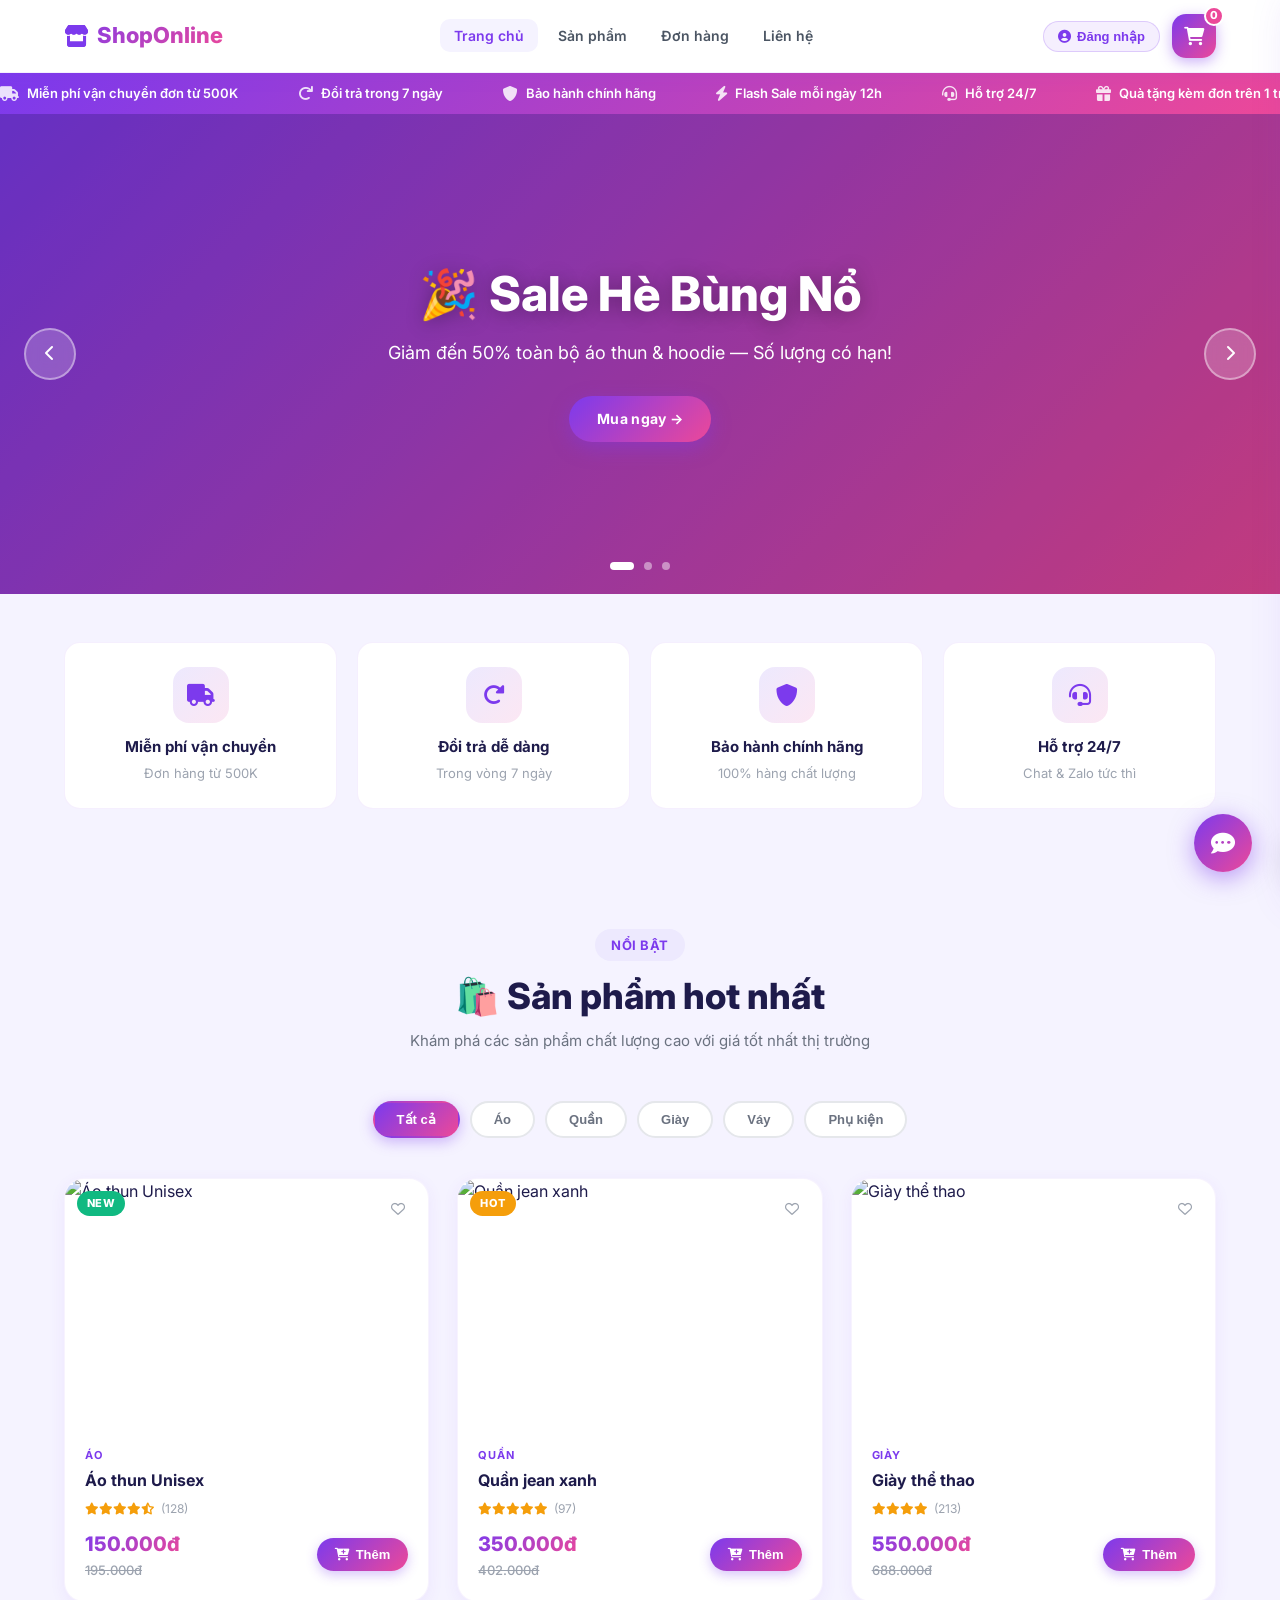
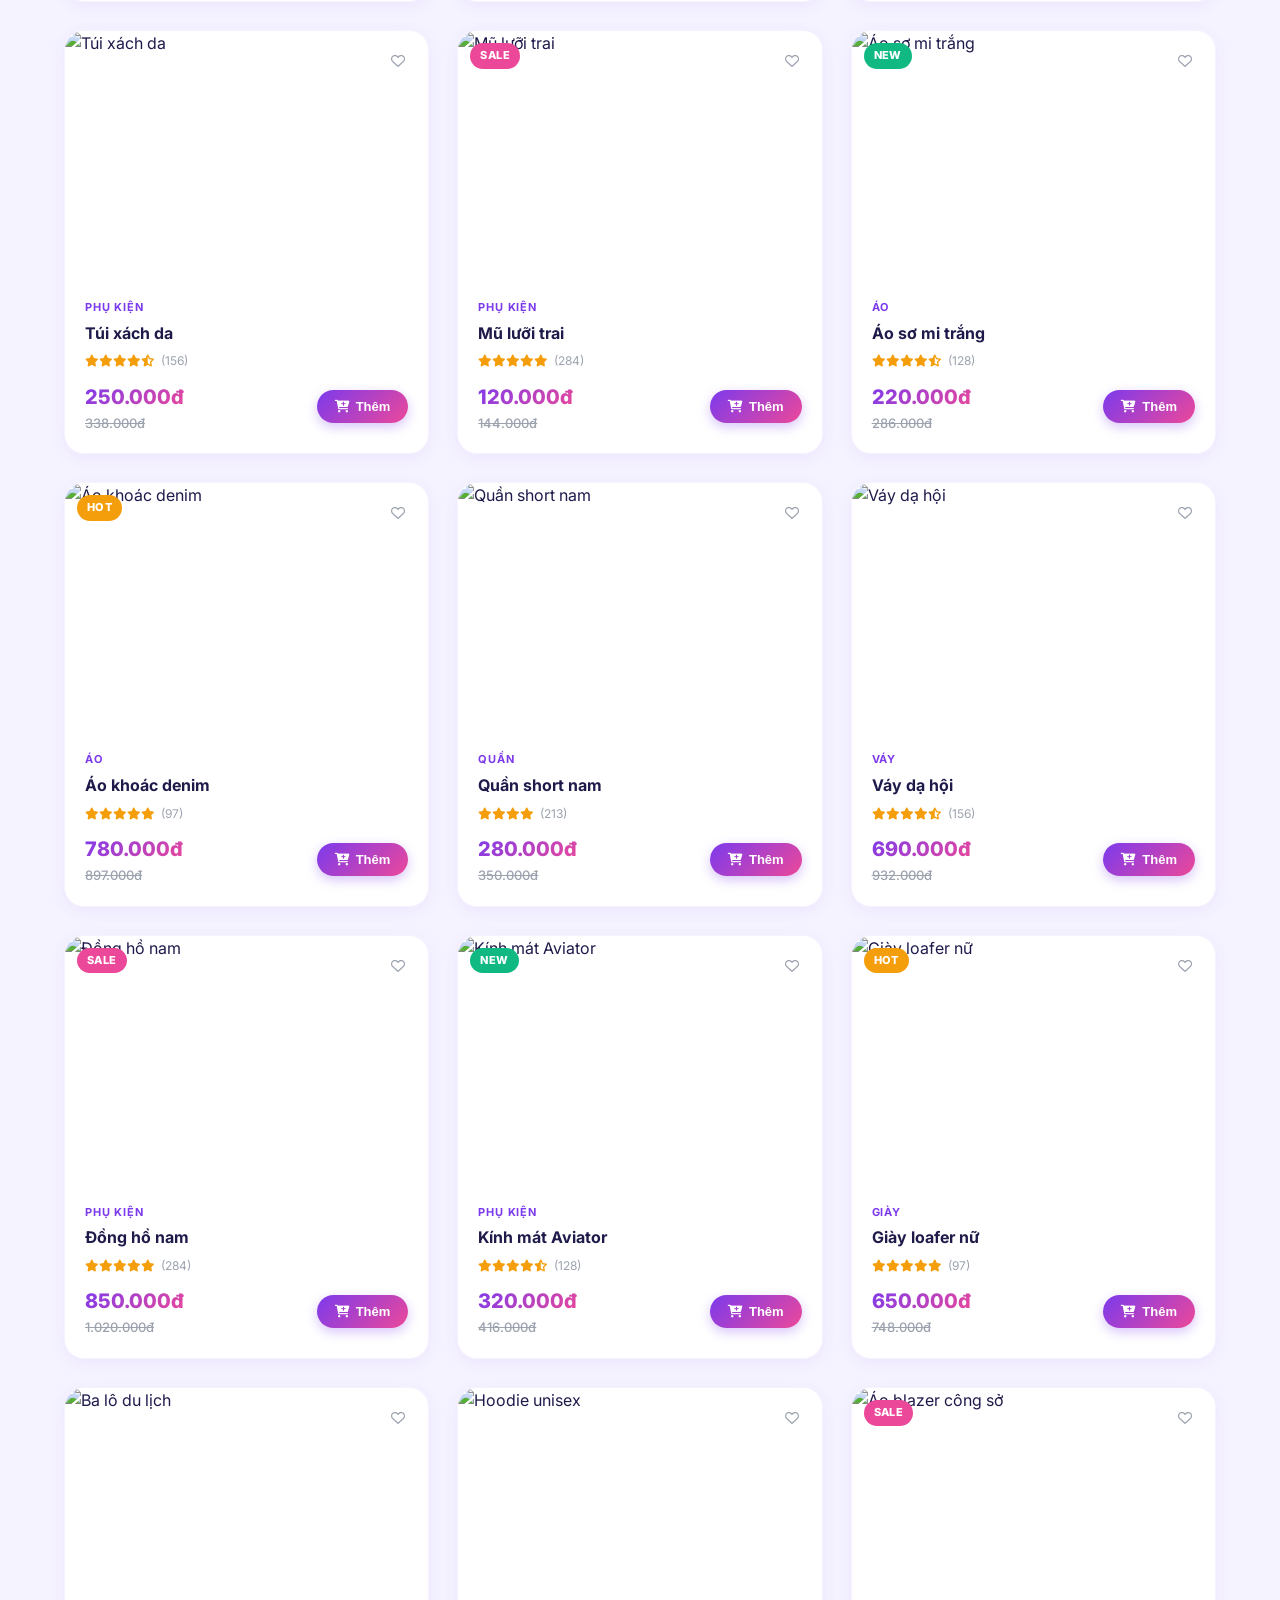
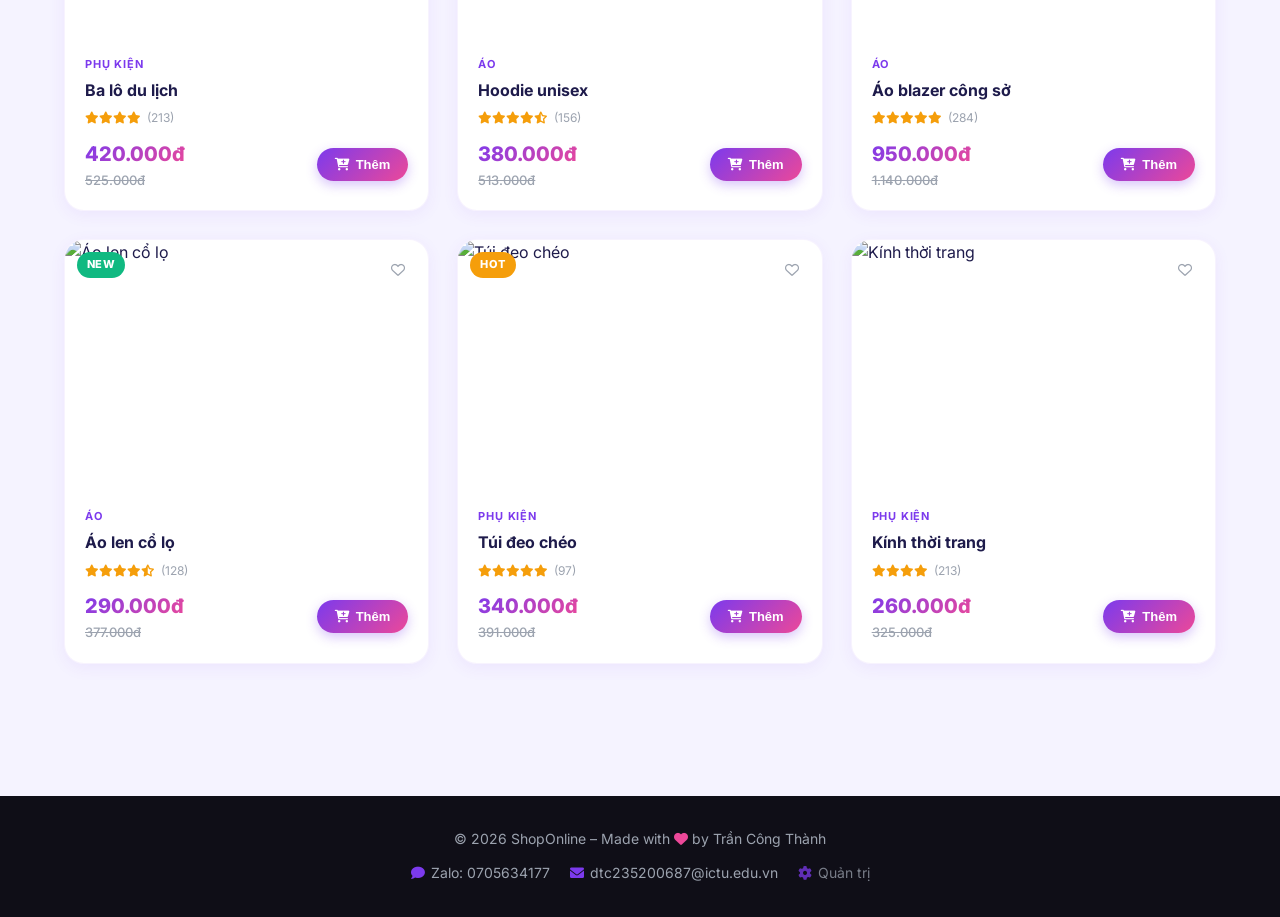
==== commit 8d92fd0d: "Add files via upload" ====
--- a/index.html
+++ b/index.html
@@ -31,7 +31,6 @@
         </ul>
       </nav>
       <div class="header-actions">
-        <div class="notify-wrapper" id="notifyWrapper"></div>
         <div class="user-menu-wrapper" id="userMenuWrapper"></div>
         <div class="cart-icon">
           <a href="#" id="cartToggle" aria-label="Giỏ hàng">
@@ -158,6 +157,7 @@
       <div class="footer-contact">
         <a href="https://zalo.me/0705634177" target="_blank"><i class="fas fa-comment"></i> Zalo: 0705634177</a>
         <a href="mailto:dtc235200687@ictu.edu.vn"><i class="fas fa-envelope"></i> dtc235200687@ictu.edu.vn</a>
+        <a href="admin.html" style="opacity:0.75;"><i class="fas fa-cog"></i> Quản trị</a>
       </div>
     </div>
   </footer>
